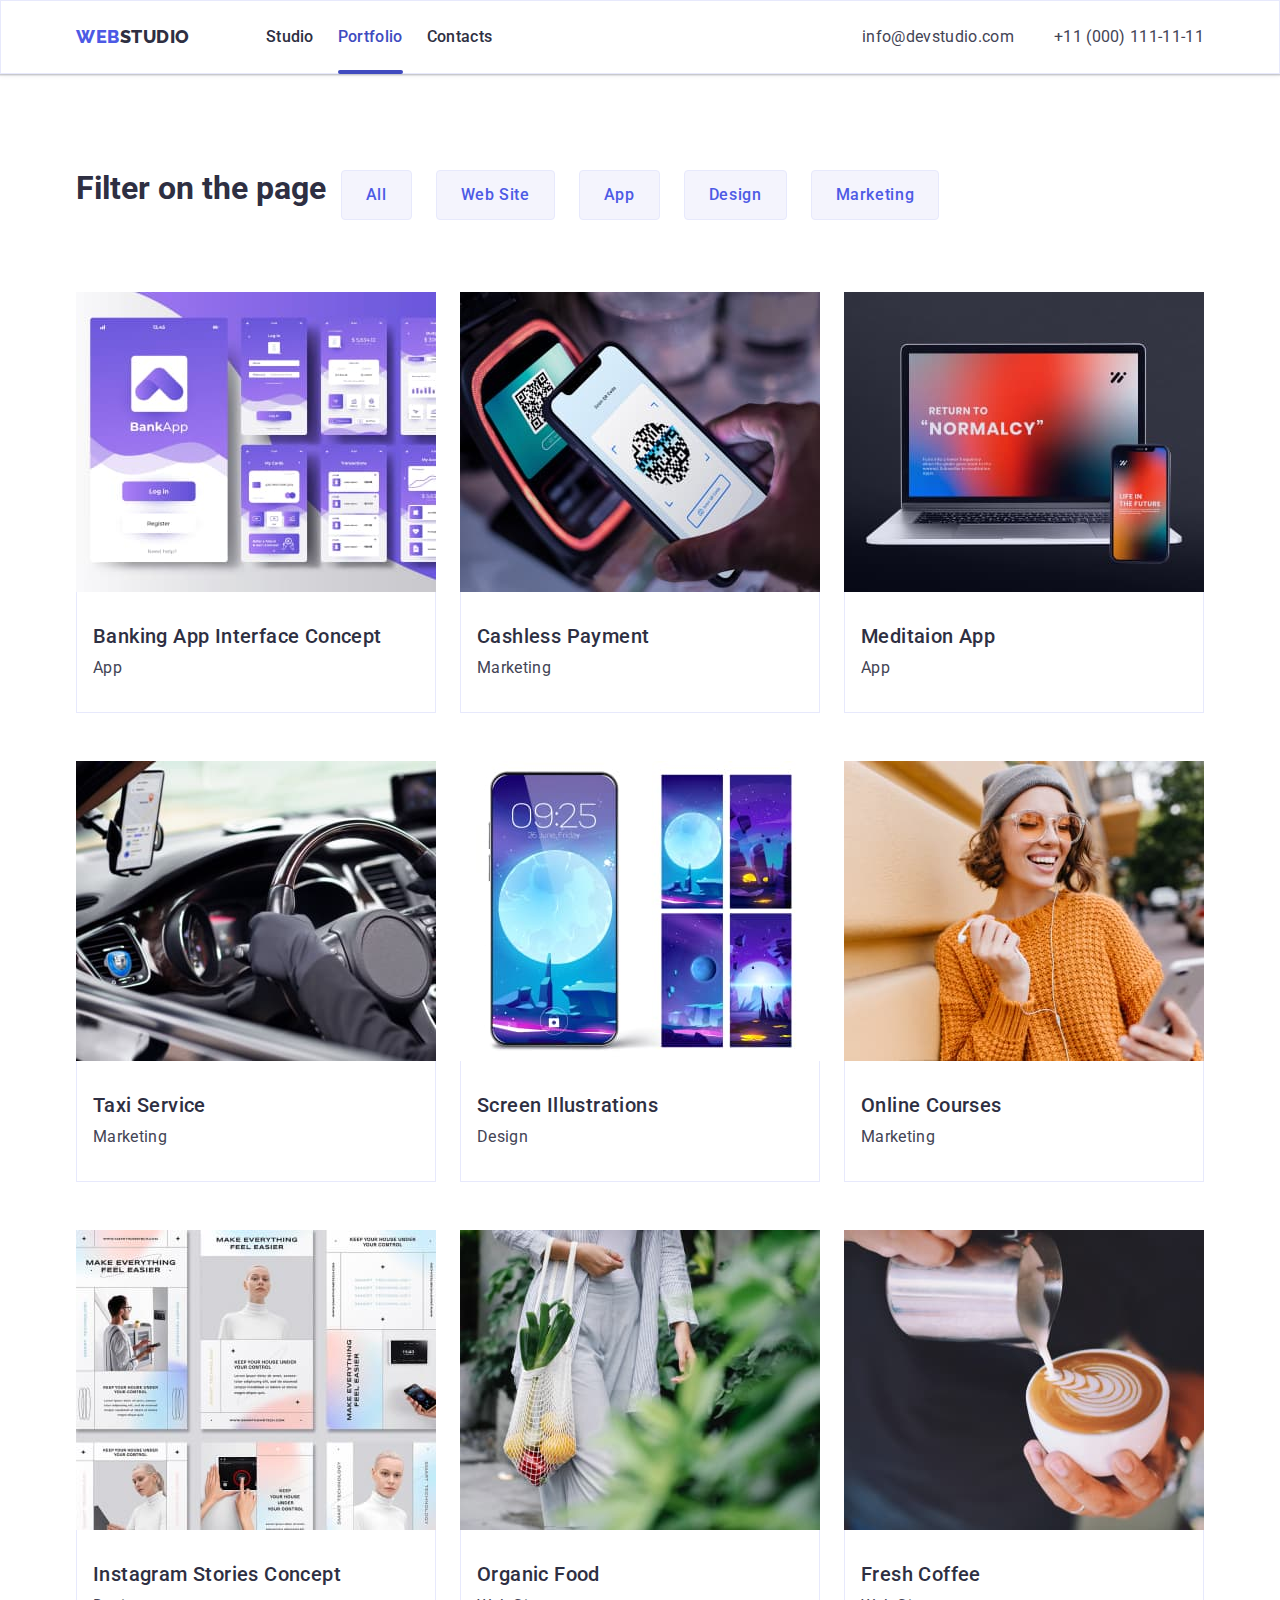
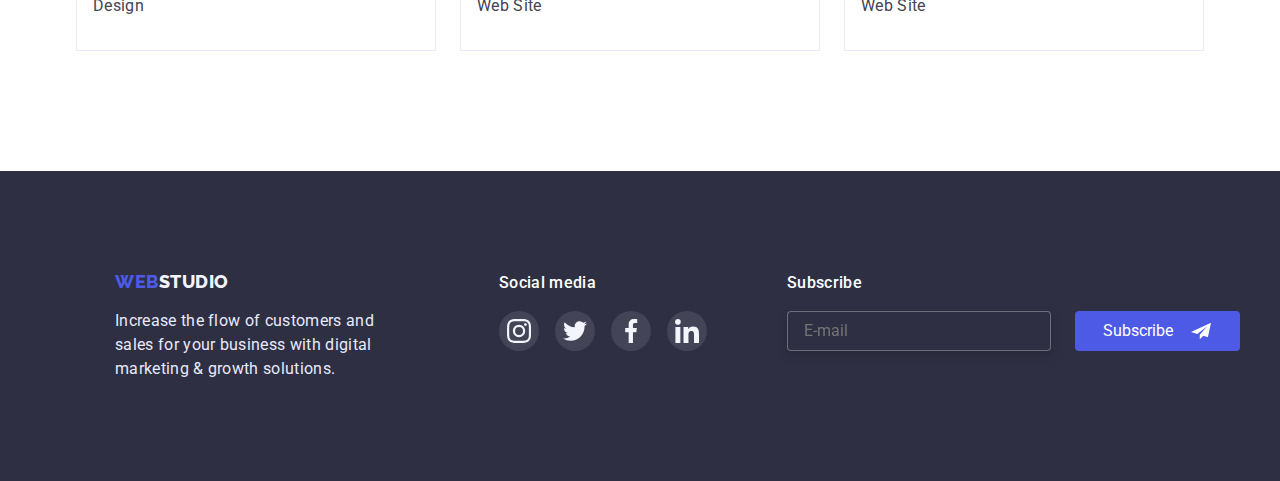
==== portfolio.html @ 0cfe2ab3 "start new project" ====
<!DOCTYPE html>
<html lang="en">
  <head>
    <meta charset="UTF-8" />
    <meta http-equiv="X-UA-Compatible" content="IE=edge" />
    <meta name="viewport" content="width=device-width, initial-scale=1.0" />
    <link rel="preconnect" href="https://fonts.googleapis.com" />
    <link rel="preconnect" href="https://fonts.gstatic.com" crossorigin />
    <link
      href="https://fonts.googleapis.com/css2?family=Raleway:wght@800&family=Roboto:wght@400;500;700;900&display=swap"
      rel="stylesheet"
    />
    <title>Portfolio</title>
    <link rel="stylesheet" href="https://cdn.jsdelivr.net/npm/modern-normalize@1.1.0/modern-normalize.min.css" />
    <link rel="stylesheet" href="./css/styles.css" />
  </head>
  <body>
    <!-- header -->
    <header class="header">
      <div class="container header-container">
        <nav class="header-nav">
          <a class="logo" href="./index.html"
            ><span class="logo-first">WEB</span><span class="logo-second">STUDIO</span></a
          >
          <ul class="header-list list">
            <li class="header-item"><a class="header-link link" href="./index.html">Studio</a></li>
            <li class="header-item"><a class="header-link current link" href="./portfolio.html">Portfolio</a></li>
            <li class="header-item"><a class="header-link link" href="">Contacts</a></li>
          </ul>
        </nav>

        <address class="header-address">
          <ul class="header-contacts list">
            <li class="contact">
              <a class="header-mail link" href="mailto:info@devstudio.com"> info@devstudio.com </a>
            </li>
            <li class="contact"><a class="header-tel link" href="tel:+110001111111">+11 (000) 111-11-11</a></li>
          </ul>
        </address>
      </div>
    </header>
    <!-- /header -->
    <main>
      <section class="main-section">
        <div class="container main-button-projects">
          <h1 class="visually-hidden">Filter on the page</h1>
          <ul class="main-section-btn">
            <li class="filter-btn"><button class="main-btn button" type="button">All</button></li>
            <li class="filter-btn"><button class="main-btn button" type="button">Web Site</button></li>
            <li class="filter-btn"><button class="main-btn button" type="button">App</button></li>
            <li class="filter-btn"><button class="main-btn button" type="button">Design</button></li>
            <li class="filter-btn"><button class="main-btn button" type="button">Marketing</button></li>
          </ul>
          <ul class="projects-list list">
            <li class="projects-item">
              <a href="#" class="projects-img link">
                <div class="projects-wraper">
                  <img src="./images/bankingapp.jpg" alt="Banking app" width="360" />
                  <p class="portfolio-overlay">
                    14 Stylish and User-Friendly App Design Concepts · Task Manager App · Calorie Tracker App · Exotic
                    Fruit Ecommerce App · Cloud Storage App
                  </p>
                </div>
                <div class="img-content">
                  <h3 class="projects-item-title">Banking App Interface Concept</h3>
                  <p class="projects-item-subscribe">App</p>
                </div>
              </a>
            </li>
            <li class="projects-item">
              <a href="#" class="projects-img link">
                <div class="projects-wraper">
                  <img src="./images/cashlesspayment.jpg" alt="Cashless payment" width="360" />
                  <p class="portfolio-overlay">
                    14 Stylish and User-Friendly App Design Concepts · Task Manager App · Calorie Tracker App · Exotic
                    Fruit Ecommerce App · Cloud Storage App
                  </p>
                </div>
                <div class="img-content">
                  <h3 class="projects-item-title">Cashless Payment</h3>
                  <p class="projects-item-subscribe">Marketing</p>
                </div>
              </a>
            </li>
            <li class="projects-item">
              <a href="#" class="projects-img link">
                <div class="projects-wraper">
                  <img src="./images/meditaionapp.jpg" alt="Meditaion App" width="360" />
                  <p class="portfolio-overlay">
                    14 Stylish and User-Friendly App Design Concepts · Task Manager App · Calorie Tracker App · Exotic
                    Fruit Ecommerce App · Cloud Storage App
                  </p>
                </div>
                <div class="img-content">
                  <h3 class="projects-item-title">Meditaion App</h3>
                  <p class="projects-item-subscribe">App</p>
                </div>
              </a>
            </li>
            <li class="projects-item">
              <a href="#" class="projects-img link">
                <div class="projects-wraper">
                  <img src="./images/taxiservice.jpg" alt="Taxi service" width="360" />
                  <p class="portfolio-overlay">
                    14 Stylish and User-Friendly App Design Concepts · Task Manager App · Calorie Tracker App · Exotic
                    Fruit Ecommerce App · Cloud Storage App
                  </p>
                </div>
                <div class="img-content">
                  <h3 class="projects-item-title">Taxi Service</h3>
                  <p class="projects-item-subscribe">Marketing</p>
                </div>
              </a>
            </li>
            <li class="projects-item">
              <a href="#" class="projects-img link">
                <div class="projects-wraper">
                  <img src="./images/screencourses.jpg" alt="Screen Illustrations" width="360" />
                  <p class="portfolio-overlay">
                    14 Stylish and User-Friendly App Design Concepts · Task Manager App · Calorie Tracker App · Exotic
                    Fruit Ecommerce App · Cloud Storage App
                  </p>
                </div>
                <div class="img-content">
                  <h3 class="projects-item-title">Screen Illustrations</h3>
                  <p class="projects-item-subscribe">Design</p>
                </div>
              </a>
            </li>
            <li class="projects-item">
              <a href="#" class="projects-img link">
                <div class="projects-wraper">
                  <img src="./images/onlinecourses.jpg" alt="Online Courses" width="360" />
                  <p class="portfolio-overlay">
                    14 Stylish and User-Friendly App Design Concepts · Task Manager App · Calorie Tracker App · Exotic
                    Fruit Ecommerce App · Cloud Storage App
                  </p>
                </div>
                <div class="img-content">
                  <h3 class="projects-item-title">Online Courses</h3>
                  <p class="projects-item-subscribe">Marketing</p>
                </div>
              </a>
            </li>
            <li class="projects-item">
              <a href="#" class="projects-img link">
                <div class="projects-wraper">
                  <img src="./images/instagramstorie.jpg" alt="Instagram Stories Concept" width="360" />
                  <p class="portfolio-overlay">
                    14 Stylish and User-Friendly App Design Concepts · Task Manager App · Calorie Tracker App · Exotic
                    Fruit Ecommerce App · Cloud Storage App
                  </p>
                </div>
                <div class="img-content">
                  <h3 class="projects-item-title">Instagram Stories Concept</h3>
                  <p class="projects-item-subscribe">Design</p>
                </div>
              </a>
            </li>
            <li class="projects-item">
              <a href="#" class="projects-img link">
                <div class="projects-wraper">
                  <img src="./images/organicfood.jpg" alt="Organic Food" width="360" />
                  <p class="portfolio-overlay">
                    14 Stylish and User-Friendly App Design Concepts · Task Manager App · Calorie Tracker App · Exotic
                    Fruit Ecommerce App · Cloud Storage App
                  </p>
                </div>
                <div class="img-content">
                  <h3 class="projects-item-title">Organic Food</h3>
                  <p class="projects-item-subscribe">Web Site</p>
                </div>
              </a>
            </li>
            <li class="projects-item">
              <a href="#" class="projects-img link">
                <div class="projects-wraper">
                  <img src="./images/freshcoffee.jpg" alt="Fresh Coffee" width="360" />
                  <p class="portfolio-overlay">
                    14 Stylish and User-Friendly App Design Concepts · Task Manager App · Calorie Tracker App · Exotic
                    Fruit Ecommerce App · Cloud Storage App
                  </p>
                </div>
                <div class="img-content">
                  <h3 class="projects-item-title">Fresh Coffee</h3>
                  <p class="projects-item-subscribe">Web Site</p>
                </div>
              </a>
            </li>
          </ul>
        </div>
      </section>
    </main>
    <!-- footer -->
    <footer class="footer">
      <div class="container footer-container">
        <div class="footer-text">
          <a class="footer-logo" href="./index.html"
            ><span class="footer-logo-first">WEB</span><span class="footer-logo-second">STUDIO</span></a
          >
          <p class="footer-subscribe">
            Increase the flow of customers and sales for your business with digital marketing & growth solutions.
          </p>
        </div>
        <div class="footer-social">
          <h3 class="footer-social-title">Social media</h3>
          <ul class="footer-social-list list">
            <li class="footer-social-item">
              <a href="" class="footer-social-link link">
                <svg class="footer-social-icon" width="24" height="24">
                  <use href="./images/icons.svg#icon-instagram"></use>
                </svg>
              </a>
            </li>
            <li class="footer-social-item">
              <a href="" class="footer-social-link link">
                <svg class="footer-social-icon" width="24" height="24">
                  <use href="./images/icons.svg#icon-twitter"></use>
                </svg>
              </a>
            </li>
            <li class="footer-social-item">
              <a href="" class="footer-social-link link">
                <svg class="footer-social-icon" width="24" height="24">
                  <use href="./images/icons.svg#icon-facebook"></use>
                </svg>
              </a>
            </li>
            <li class="footer-social-item">
              <a href="" class="footer-social-link link">
                <svg class="footer-social-icon" width="24" height="24">
                  <use href="./images/icons.svg#icon-linkedin"></use>
                </svg>
              </a>
            </li>
          </ul>
        </div>
        <form class="form-subscribe">
          <h3 class="title-subscribe">Subscribe</h3>
          <div class="form-subscribe-wrapper">
            <label class="contact-form-field" for="subscribe">
              <input type="email" class="contact-form" placeholder="E-mail" name="e-mail" required />
            </label>

            <button type="submit" class="subscribe-btn">
              Subscribe
              <svg class="subscribe-icon" width="24" height="20">
                <use href="./images/icons.svg#icon-telegram"></use>
              </svg>
            </button>
          </div>
        </form>
      </div>
    </footer>
    <!-- /footer -->
  </body>
</html>
---- css/styles.css ----
:root {
  --first-title-color: #ffffff;
  --second-title-color: #2e2f42;
  --text-first-logo-btn: #4d5ae5;
  --text-adress-color: #434455;
  --hover-focus-color: #404bbf;
  --text-subscribe-color: #434455;
  --item-title-color: #2e2f42;
  --transition-dur-func: 250ms cubic-bezier(0.4, 0, 0.2, 1);
}

body {
  font-family: 'Roboto', sans-serif;
  background-color: white;
  color: rgb(46, 47, 66, 1);
}

.container {
  width: 1158px;
  padding: 0 15px;
  margin: auto;
}

h1,
h2,
h3,
h4,
h5,
h6,
p {
  margin: 0;
  margin-bottom: 0;
}

ul,
li {
  margin: 0;
  padding: 0;
}

li {
  display: list-item;
}

img {
  display: block;
  width: 100%;
  height: 100%;
}

.list {
  list-style: none;
  text-decoration: none;
  padding: 0;
  margin: 0;
}

.link {
  text-decoration: none;
}

.button {
  display: inline-block;
  font-family: 'Roboto';
  font-style: normal;
  font-weight: 500;
  font-size: 16px;
  line-height: 1.5;
  letter-spacing: 0.04em;
  cursor: pointer;
  border-radius: 4px;
  text-align: center;
}

.header {
  display: flex;
  background-color: #ffffff;
  font-weight: 500;
  font-size: 16px;
  line-height: 1.5;
  text-decoration: none;

  box-sizing: border-box;
  align-items: center;
  border: 1px solid #e7e9fc;
  box-shadow: 0px 2px 1px rgba(46, 47, 66, 0.08), 0px 1px 1px rgba(46, 47, 66, 0.16), 0px 1px 6px rgba(46, 47, 66, 0.08);
}

.header-container {
  display: flex;
  align-items: center;
}

.header-nav {
  margin-right: 0 auto;
  display: flex;
  align-items: center;
  font-weight: 500;
  font-size: 16px;
  line-height: 1.5;
  letter-spacing: 0.02em;
  color: var(--item-title-color);
  text-decoration: none;
  width: 261px;
}

.logo {
  text-decoration: none;
  font-family: 'Raleway';
  font-style: normal;
  font-weight: 800;
  font-size: 18px;
  line-height: 1.3;
  letter-spacing: 0.03em;

  display: flex;
  align-items: center;
  letter-spacing: 0.03em;
  text-transform: uppercase;
  padding: 0;
}

.logo-first {
  color: var(--text-first-logo-btn);
}

.logo-second {
  color: var(--second-title-color);
}

.header-list {
  display: flex;
  margin-left: 76px;
  gap: 24px;
}

.header-list :not(:last-child) {
  margin-right: 0;
}

.header-link {
  position: relative;
  font-weight: 500;
  font-size: 16px;
  line-height: 1.5;
  color: #2e2f42;
  display: block;

  padding-top: 24px;
  padding-bottom: 24px;
}

.current {
  color: #404bbf;
}

.current::after {
  content: '';
  display: block;
  width: 100%;
  height: 4px;
  left: 0;
  bottom: -1px;
  position: absolute;
  background: #404bbf;
  border-radius: 2px;
}

.header-address {
  margin-left: auto;
}

.header-contacts {
  font-style: normal;
  display: flex;
}

.header-mail {
  font-weight: 400;
  font-size: 16px;
  line-height: 1.5;
  letter-spacing: 0.02em;
  color: var(--text-adress-color);
  text-decoration: none;
}

.header-tel {
  font-weight: 400;
  font-size: 16px;
  line-height: 1.5;
  letter-spacing: 0.02em;
  color: var(--text-adress-color);
  text-decoration: none;
}

.header-link:hover,
.header-link:focus,
.header-mail:hover,
.header-tel:hover,
.header-mail:focus,
.header-tel:focus {
  color: var(--hover-focus-color);
}

.header-link:active {
  color: #2e2f42;
}

.header-contacts .contact + .contact {
  margin-left: 40px;
}

.hero {
  font-weight: 400;
  font-size: 16px;
  line-height: 1.5;
  letter-spacing: 0.02em;
  color: var(--text-adress-color);

  max-width: 1440px;
  margin: auto;
  text-align: center;
  display: flex;
  padding-top: 188px;
  padding-bottom: 188px;
  background-image: url(../images/header-img.jpg);
  background-repeat: no-repeat;
  background-position: center;
  background-image: linear-gradient(rgba(46, 47, 66, 0.7), rgba(46, 47, 66, 0.7)), url(../images/header-img.jpg);
  background-size: cover;
}

.hero-conainer {
  background: #2e2f42;
  display: flex;
  flex-grow: 1;
}

.hero-title {
  text-align: center;

  font-weight: 700;
  font-size: 56px;
  line-height: 1.1;
  letter-spacing: 0.02em;
  color: #ffffff;

  margin-right: auto;
  margin-left: auto;
  margin-bottom: 48px;

  width: 496px;
  height: 120px;
}

.hero-btn {
  color: #ffffff;
  background-color: #4d5ae5;
  box-shadow: 0px 4px 4px rgba(0, 0, 0, 0.15);

  padding: 16px 32px;
  min-width: 169px;
  flex-direction: row;
  text-align: center;
  border: none;
  transition: background-color var(--transition-dur-func);
}

.hero-btn:focus,
.hero-btn:hover {
  background-color: var(--hover-focus-color);
  color: white;
}

.hero-btn:active {
  color: #2e2f42;
}

.backdrop {
  position: fixed;
  top: 0;
  left: 0;
  width: 100%;
  height: 100%;

  background-color: rgba(46, 47, 66, 0.4);
  z-index: 100;
  transition: opacity var(--transition-dur-func), visibility var(--transition-dur-func);
}

.backdrop.is-hidden {
  opacity: 0;
  visibility: hidden;
  pointer-events: none;
}

.modal {
  position: absolute;
  top: 50%;
  left: 50%;
  transform: translate(-50%, -50%);
  width: 408px;
  height: 584px;
  background-color: #fcfcfc;

  border-radius: 4px;
  transition: transform var(--transition-dur-func);
}

.modal-hero-btn {
  display: flex;
  position: absolute;
  top: 32px;
  right: 32px;
  justify-content: center;
  align-items: center;
  padding: 0;
  width: 24px;
  height: 24px;
  border-radius: 50%;
  background-color: transparent;
  color: #2e2f42;
  background: #e7e9fc;
  border: 1px solid rgba(0, 0, 0, 0.1);
  cursor: pointer;
  transition: border-color var(--transition-dur-func), background-color var(--transition-dur-func);
}

.modal-hero-btn:hover .icon-modal-btn,
.modal-hero-btn:focus .icon-modal-btn {
  fill: currentColor;
}

.modal-hero-btn:hover,
.modal-hero-btn:focus {
  border-color: #4d5ae5;
  background-color: #4d5ae5;
  color: #e7e9fc;
}

.icon-modal-btn {
  width: 8px;
  height: 8px;
}

.about {
  padding-top: 120px;
  padding-bottom: 120px;
}

.about-container {
  display: flex;
  flex-direction: column;
  align-items: flex-start;
}

.about-list {
  display: flex;
}

.about-item {
  width: 264px;
  flex-direction: column;
  align-items: flex-start;
  margin-right: 24px;
}

.about-item:nth-child(4n) {
  margin-right: 0;
}

.about-social-item {
  width: 264px;
  height: 112px;
}
.about-social-link {
  display: flex;
  justify-content: center;

  align-items: center;
  background: #f4f4fd;
  border-radius: 4px;
  margin-bottom: 8px;
  width: 264px;
  height: 112px;
}

.about-social-icon {
  width: 64px;
  height: 64px;
}

.about-item-title {
  font-weight: 500;
  font-size: 20px;
  line-height: 1.2;
  letter-spacing: 0.02em;
  color: var(--item-title-color);
  margin-bottom: 8px;
}

.about-item-subscribe {
  font-weight: 400;
  font-size: 16px;
  line-height: 1.5;
  letter-spacing: 0.02em;
  color: var(--text-subscribe-color);
}

.gallery {
  padding-top: 0;
  padding-bottom: 120px;
}

.gallery-item {
  display: flex;
  flex-direction: column;
  justify-content: center;
  align-items: center;
  background: #e5e5e5;
  gap: 24px;
  background: linear-gradient(0deg, rgba(77, 90, 229, 0.1), rgba(77, 90, 229, 0.1));
  background-blend-mode: soft-light, normal;
  border: 1px solid #e7e9fc;
}

.gallery-list {
  margin-right: 0 auto;
  display: flex;
  column-gap: 24px;
}

.gallery-title {
  margin-top: 0;
  margin-bottom: 72px;
  text-align: center;

  font-weight: 700;
  font-size: 36px;
  line-height: 1.1;
  letter-spacing: 0.02em;
  text-transform: capitalize;
  color: #2e2f42;
}

.section-team {
  background: #f4f4fd;
  display: flex;
  text-align: center;
  padding-top: 120px;
  padding-bottom: 120px;
}

.team-list {
  margin-right: 0 auto;
  display: flex;
  flex-wrap: wrap;
  column-gap: 24px;
  border-radius: 0px 0px 4px 4px;
}

.team-item {
  display: flex;
  flex-direction: column;
  justify-content: center;
  align-items: center;

  background: #ffffff;
  box-shadow: 0px 1px 6px rgba(46, 47, 66, 0.08), 0px 1px 1px rgba(46, 47, 66, 0.16), 0px 2px 1px rgba(46, 47, 66, 0.08);
  border-radius: 0px 0px 4px 4px;
}

.team-content {
  padding: 32px 16px;
  width: 100%;
}

.team-title {
  font-weight: 700;
  font-size: 36px;
  line-height: 1.1;
  letter-spacing: 0.02em;
  text-transform: capitalize;
  color: #2e2f42;
  background: #f4f4fd;
  margin-top: 0;
  text-align: center;
  margin-bottom: 72px;
}

.team-item-title {
  font-weight: 500;
  font-size: 20px;
  line-height: 1.2;
  letter-spacing: 0.02em;
  color: var(--item-title-color);
  margin-bottom: 8px;
}

.team-item-subscribe {
  font-weight: 400;
  font-size: 16px;
  line-height: 1.5;
  letter-spacing: 0.02em;
  color: var(--text-subscribe-color);
}

.team-item {
  width: calc((100% - 72px) / 4);
}

.team-social-list {
  display: flex;
  justify-content: center;
  align-items: center;
  margin-top: 8px;
  gap: 24px;
  width: 232px;
  transition: color var(--text-subscribe-color);
}

.team-social-item {
  width: 40px;
  height: 40px;
}

.team-social-link {
  display: flex;
  justify-content: center;
  align-items: center;
  width: 100%;
  height: 100%;
  border-radius: 50%;
  background-color: rgba(77, 90, 229, 1);
  transition: background-color var(--transition-dur-func);
}

.team-social-link:is(:hover, :focus) {
  background-color: #404bbf;
}

.team-social-icon {
  width: 16px;
  height: 16px;
}

.customers {
  padding-top: 130px;
  padding-bottom: 120px;
}

.customers-title {
  margin-bottom: 72px;
  text-align: center;
  font-weight: 700;
  font-size: 36px;
  line-height: 1.1;
  text-align: center;
  letter-spacing: 0.02em;
  text-transform: capitalize;
  color: #2e2f42;
}

.customers-list {
  display: flex;
  flex-direction: row;
  align-items: flex-start;
  padding: 0px;

  width: 1128px;

  column-gap: 24px;
  margin: auto;
}

.customers-item {
  display: flex;

  align-items: center;
  justify-content: center;
  width: calc((100% - 120px) / 6);
  height: 88px;
}

.customers-item-link {
  display: flex;
  justify-content: center;

  width: 100%;
  height: 100%;
  align-items: center;
  border: 1px solid #8e8f99;
  border-radius: 4px;
  color: #8e8f99;
  transition: border-color var(--transition-dur-func);
  transition: color var(--transition-dur-func);
}

.customers-item-img {
  fill: currentColor;
  transition: fill var(--transition-dur-func);
}

.customers-item-link:is(:hover, :focus) {
  border-color: #404bbf;
  color: #404bbf;
}

.main-title-hidden {
  visibility: hidden;
}

.main-section {
  padding-top: 96px;
  padding-bottom: 120px;
}

.visually-hidden {
  position: absolute;
  -moz-appearance: none;
  -webkit-appearance: none;
  appearance: none;
}

.main-button-projects .main-section-btn {
  list-style: none;
  display: flex;
  justify-content: center;
  margin-bottom: 72px;
}

.main-btn {
  display: flex;
  background: #f4f4fd;
  align-items: center;
  text-align: center;
  color: #4d5ae5;
  border: 1px solid #e7e9fc;
  padding: 12px 24px;
  border-radius: 4px;
  gap: 24px;
  transition: background-color var(--transition-dur-func), color var(--transition-dur-func),
    border-color var(--transition-dur-func);
}

.filter-btn:not(:last-child) {
  margin-right: 24px;
}

.main-btn:focus,
.main-btn:hover {
  background-color: var(--hover-focus-color);
  color: #ffffff;
  box-shadow: 0px 3px 1px rgba(0, 0, 0, 0.1), 0px 2px 1px rgba(0, 0, 0, 0.08), 0px 2px 2px rgba(0, 0, 0, 0.12);
  border-color: var(--hover-focus-color);
}

.projects-list {
  display: flex;
  flex-wrap: wrap;
  row-gap: 48px;
  column-gap: 24px;
  padding-left: 0;
  margin-right: 0;
  justify-content: center;
}

.projects-img {
  display: block;
  max-width: 100%;
}

.projects-img:is(:hover, :focus) {
  box-shadow: 0px 1px 6px rgba(46, 47, 66, 0.08), 0px 1px 1px rgba(46, 47, 66, 0.16), 0px 2px 1px rgba(46, 47, 66, 0.08);
}

.projects-item {
  width: calc((100% - 48px) / 3);
}

/* .projects-img .portfolio-overlay:hover {
  transform: translate(0, 0);
  opacity: 1;
}

.projects-img .portfolio-overlay:focus {
  transform: translate(0, 0);
  opacity: 1;
} */

.projects-wraper {
  position: relative;
  overflow: hidden;
}

.portfolio-overlay {
  display: inline-block;
  position: absolute;
  top: 0;
  left: 0;
  width: 100%;
  height: 100%;
  transform: translateY(100%);
  transition: transform var(--transition-dur-func);
  opacity: 0;
  overflow: auto;

  width: 360px;
  height: 300px;
  font-weight: 400;
  font-size: 16px;
  line-height: 1.5;
  letter-spacing: 0.02em;
  color: #f4f4fd;
  background-color: rgba(77, 90, 229, 0.8);
  justify-content: center;
  padding: 40px 32px;
}

.projects-img:hover .portfolio-overlay,
.projects-img:focus .portfolio-overlay {
  transform: translate(0, 0);
  opacity: 1;
}

.img-content {
  width: 360px;
  display: flex;
  flex-direction: column;
  align-items: flex-start;
  gap: 8px;
  padding: 32px 0;
  border: 1px solid #e7e9fc;
  border-top: none;
}

.projects-item-title {
  margin-bottom: 0;
  font-weight: 500;
  font-size: 20px;
  line-height: 1.2;
  letter-spacing: 0.02em;
  color: var(--item-title-color);
  padding: 0px 16px;
}

.projects-item-subscribe {
  font-weight: 400;
  font-size: 16px;
  line-height: 1.5;
  letter-spacing: 0.02em;
  color: var(--text-subscribe-color);
  padding: 0px 16px;
}

.footer {
  background: #2e2f42;
  padding: 100px;
}

.footer-container {
  display: flex;
}

.footer-text {
  width: 264px;
  height: 110px;
}

.footer-logo {
  width: 115px;
  height: 22px;

  font-family: 'Raleway';
  font-style: normal;
  font-weight: 800;
  font-size: 18px;
  line-height: 1.2;
  letter-spacing: 0.03em;
  text-transform: uppercase;
  text-decoration: none;
}

.footer-logo-first {
  color: var(--text-first-logo-btn);
}

.footer-logo-second {
  color: #f4f4fd;
}

.footer-subscribe {
  justify-content: flex-start;
  margin-top: 16px;
  width: 264px;
  height: 72px;
  font-weight: 400;
  font-size: 16px;
  line-height: 1.5;
  letter-spacing: 0.02em;
  color: #e7e9fc;
}

.footer-social {
  width: 208px;
  height: 80px;
  margin-left: 120px;
}

.footer-social-title {
  display: inline;

  text-align: center;

  width: 96px;
  height: 24px;

  font-weight: 500;
  font-size: 16px;
  line-height: 1.5;
  letter-spacing: 0.02em;
  color: rgba(255, 255, 255, 1);
}

.footer-social-list {
  display: flex;
  flex-direction: row;
  align-items: flex-start;
  justify-content: center;
  gap: 16px;
  width: 208px;
  height: 40px;
  margin-top: 16px;
}

.footer-social-item {
  display: flex;
  width: 40px;
  height: 40px;
}
.footer-social-link {
  display: flex;
  justify-content: center;
  align-items: center;

  width: 100%;
  height: 100%;
  border-radius: 50%;
  background: rgba(255, 255, 255, 0.1);
  transition: background-color var(--transition-dur-func);
}

.footer-social-link:is(:hover, :focus) {
  background-color: #31d0aa;
}

.footer-social-icon {
  fill: #fff;
}

.form-subscribe {
  width: 453px;
  min-height: 80px;
  background: #2e2f42;
  margin-left: 80px;
}

.title-subscribe {
  justify-content: center;
  margin-bottom: 16px;
  font-weight: 500;
  font-size: 16px;
  line-height: 1.5;
  letter-spacing: 0.02em;
  color: #ffffff;
  width: 75px;
  height: 24px;
}

.contact-form {
  width: 264px;
  height: 40px;
  border: 1px solid rgba(255, 255, 255, 0.3);
  filter: drop-shadow(0px 4px 4px rgba(0, 0, 0, 0.15));
  border-radius: 4px;
  background: #2e2f42;
  padding-left: 16px;
  color: #ffffff;
}

.form-subscribe-wrapper {
  display: flex;
  background-color: transparent;
}

.contact-form-field {
  margin-right: 24px;
}
.subscribe-btn {
  position: relative;
  display: flex;
  width: 165px;
  height: 40px;
  flex-direction: row;
  justify-content: center;
  align-items: center;
  padding: 8px 24px;
  gap: 16px;
  background: #4d5ae5;
  border-radius: 4px;
  color: #ffffff;
  border-color: #4d5ae5;
  border: none;
  transition: color var(--transition-dur-func), background-color var(--transition-dur-func),
    border-color var(--transition-dur-func);
  cursor: pointer;
}

.subscribe-btn:hover,
.subscribe-btn:focus {
  background-color: var(--hover-focus-color);
  color: white;
}

.modal-form {
  width: 360px;
  height: 336px;
  margin: 0 auto;
  padding: auto;
}

.form-title {
  font-weight: 500;
  font-size: 16px;
  line-height: 1.5;
  justify-content: center;
  text-align: center;
  letter-spacing: 0.02em;

  color: #2e2f42;
  margin-top: 72px;
  margin-left: 24px;
  margin-bottom: 16px;
  width: 360px;
  height: 24px;
}

.form-field {
  position: relative;
  content: '';
  width: 360px;
  height: 58px;
  margin-bottom: 8px;

  outline: transparent;
}

.modal-form-field {
  width: 360px;
  height: 58px;
  font-weight: 400;
  font-size: 12px;
  line-height: 1.2;
  flex-direction: column;
  letter-spacing: 0.04em;
  color: #8e8f99;
  transition: border-color var(--transition-dur-func);
  margin-bottom: 4px;
}

.name-form-field {
  margin-bottom: 4px;
  display: block;
}

.form-input {
  display: flex;
  border: 1px solid rgba(33, 33, 33, 0.2);
  border-radius: 4px;

  width: 100%;
  height: 40px;
  background: #fcfcfc;
  margin-bottom: 8px;
  padding-top: 11px;
  padding-bottom: 11px;
  padding-left: 38px;
}

.form-input:focus {
  border: 1px solid #4d5ae5;
  outline: none;
  border-radius: 4px;
  border-color: var(--hover-focus-color);
}

.icon-form-field {
  position: absolute;
  width: 22px;
  height: 24px;
  top: 66%;
  left: 5%;
  display: block;
  transform: translateY(-50%);
}

.form-input:focus + .icon-form-field {
  fill: #4d5ae5;
}

input {
  outline: none;
  border: 1.25px solid #404bbf;
}

textarea {
  resize: none;
  height: 120px;
  font-family: inherit;
  font-weight: inherit;
  font-size: 12px;
  line-height: 1.17;
  color: var(--text-first-logo-btn);
  padding: 8px 16px;
  border: 1px solid rgba(33, 33, 33, 0.2);
  border-radius: 4px;
  transition: border-color var(--transition-dur-func);
}

.form-field-comment:focus {
  border-color: #4d5ae5;
}

.form-field-comment {
  display: block;
  width: 360px;
  height: 120px;

  margin-bottom: 16px;

  font-weight: 400;

  letter-spacing: 0.04em;
  color: rgba(0, 0, 0, 1);
  outline: none;
  transition: border-color var(--transition-dur-func);
}

.form-comment {
  width: 360px;
  height: 138px;
  margin-bottom: 16px;
}

.form-field-comment::placeholder {
  color: rgba(117, 117, 117, 0.5);
  font-size: 12px;
}

.form-field-comment:focus {
  border-color: #4d5ae5;
  fill: #4d5ae5;
  outline: none;
}

.form-policy {
  display: flex;

  flex-direction: row;
  align-items: center;
  padding: 0px;
  margin-bottom: 24px;
  width: 360px;
  height: 16px;
  left: 540px;
  top: 544px;

  border-radius: 4px;
}

.modal-form-policy {
  position: relative;
  display: flex;
  font-weight: 400;
  font-size: 12px;
  line-height: 1.2;
  letter-spacing: 0.04em;
  color: rgba(117, 117, 117, 0.5);
  align-items: center;

  justify-content: center;
  background-color: transparent;
}

.modal-form-policy::before {
  content: '';
  display: inline-block;

  width: 16px;
  height: 16px;
  border: 1.25px solid #2e2f42;
  border-radius: 2px;
  cursor: pointer;
  margin-right: 8px;
}

.checkbox-policy {
  display: flex;
  width: 16px;
  height: 16px;

  border: 1.25px solid #2e2f42;
  border-radius: 2px;

  padding-left: 0;
}

.form-policy-text {
  font-weight: 400;
  font-size: 12px;
  line-height: 1.2;

  letter-spacing: 0.04em;

  color: #757575;
}

.form-link {
  font-weight: 400;
  font-size: 12px;
  line-height: 1.3;

  letter-spacing: 0.04em;
  text-decoration-line: underline;

  color: #4d5ae5;
  height: 16px;
}

.form-link-name {
  margin-left: 8px;
}

.form-link:hover,
.form-link:focus {
  color: var(--hover-focus-color);
  outline: 0;
}

.checkbox-policy:checked + .modal-form-policy::before {
  background-image: url(../images/vector.svg);
  border-color: var(--hover-focus-color);
  background-color: var(--hover-focus-color);
  background-repeat: no-repeat;
  background-position: center;
  background-size: 10px 8px;
}

.checkbox-policy:focus + .modal-form-policy::before {
  outline: none;
  border-color: #4d5ae5;
}

.submit-btn {
  display: block;
  color: #ffffff;
  background-color: #4d5ae5;
  box-shadow: 0px 4px 4px rgba(0, 0, 0, 0.15);
  border-radius: 4px;
  padding: 16px 32px;
  width: 169px;
  height: 56px;
  margin-left: auto;
  margin-right: auto;
  text-align: center;
  border: none;
  transition: background-color var(--transition-dur-func), color var(--transition-dur-func),
    border-color var(--transition-dur-func);
  cursor: pointer;
  border-color: #4d5ae5;
}

.submit-btn:hover,
.submit-btn:focus {
  background-color: var(--hover-focus-color);
  color: white;
  border-color: #4d5ae5;
  outline: none;
}
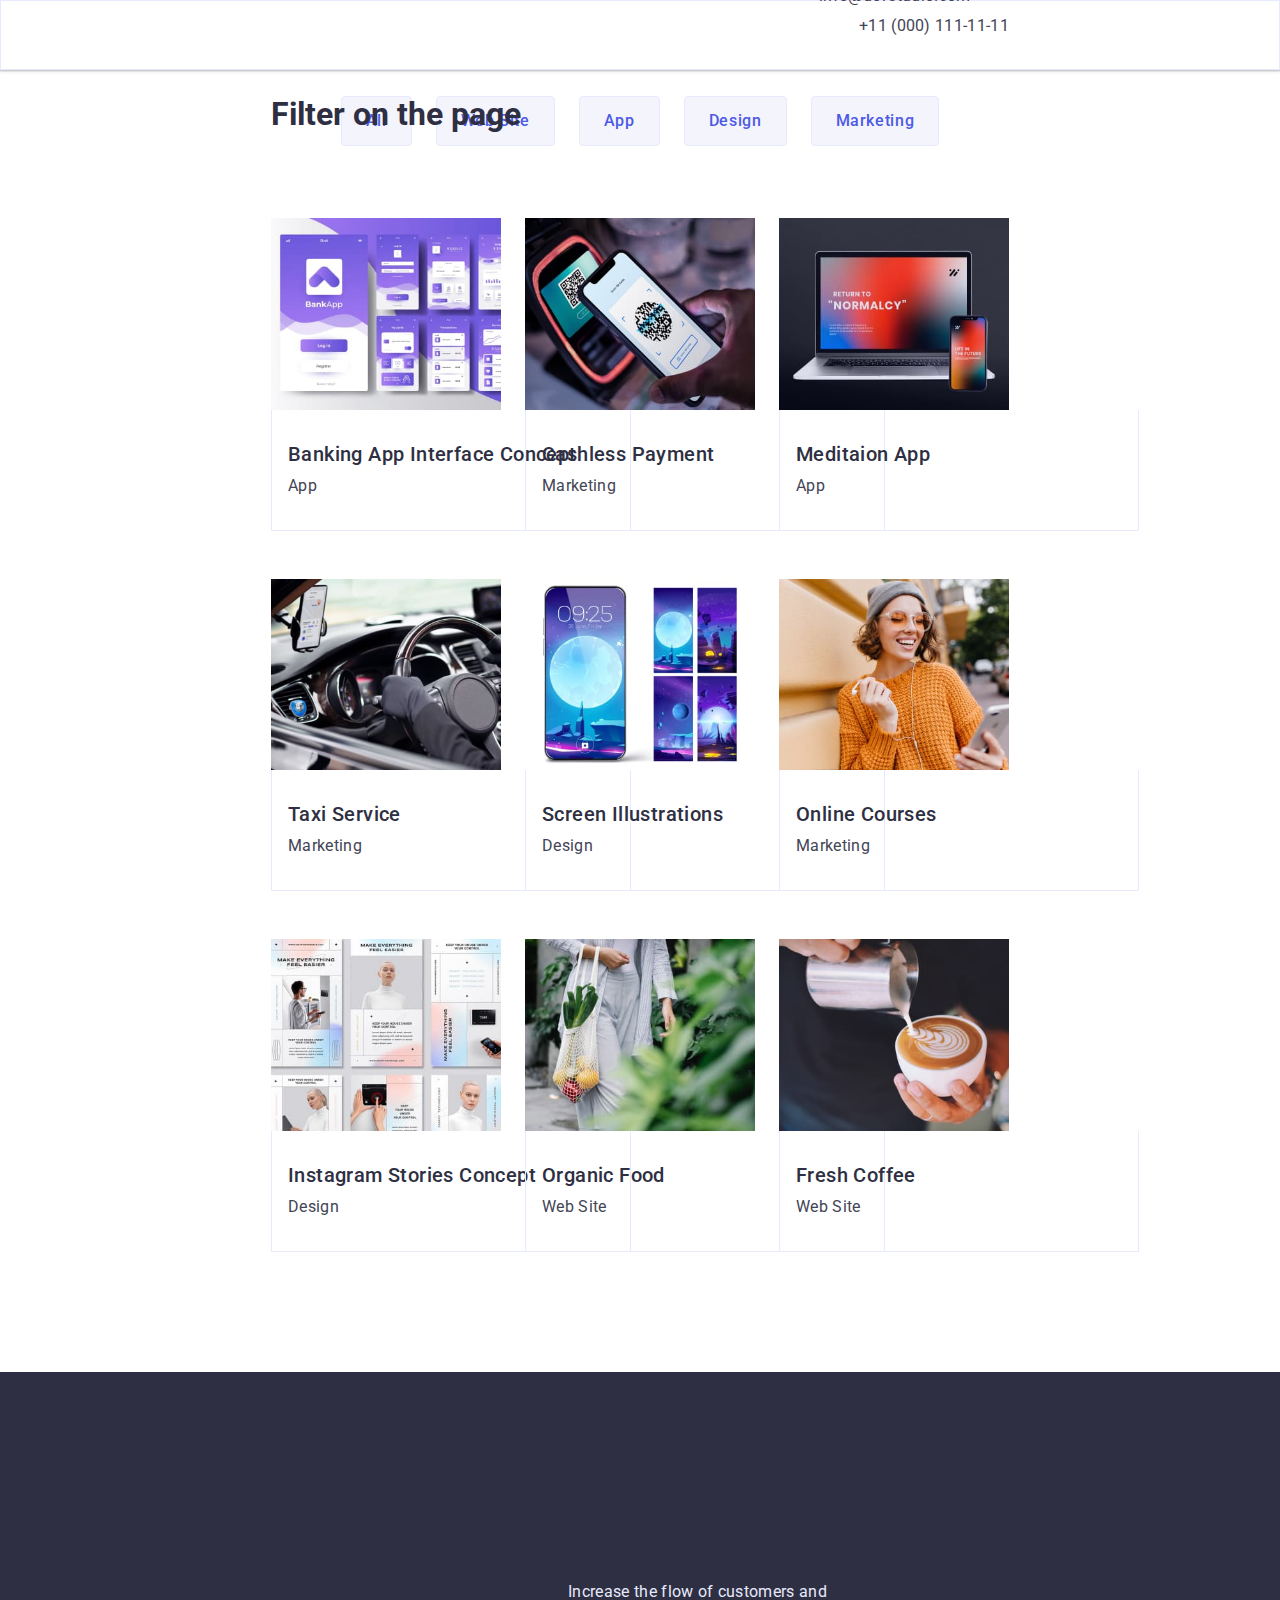
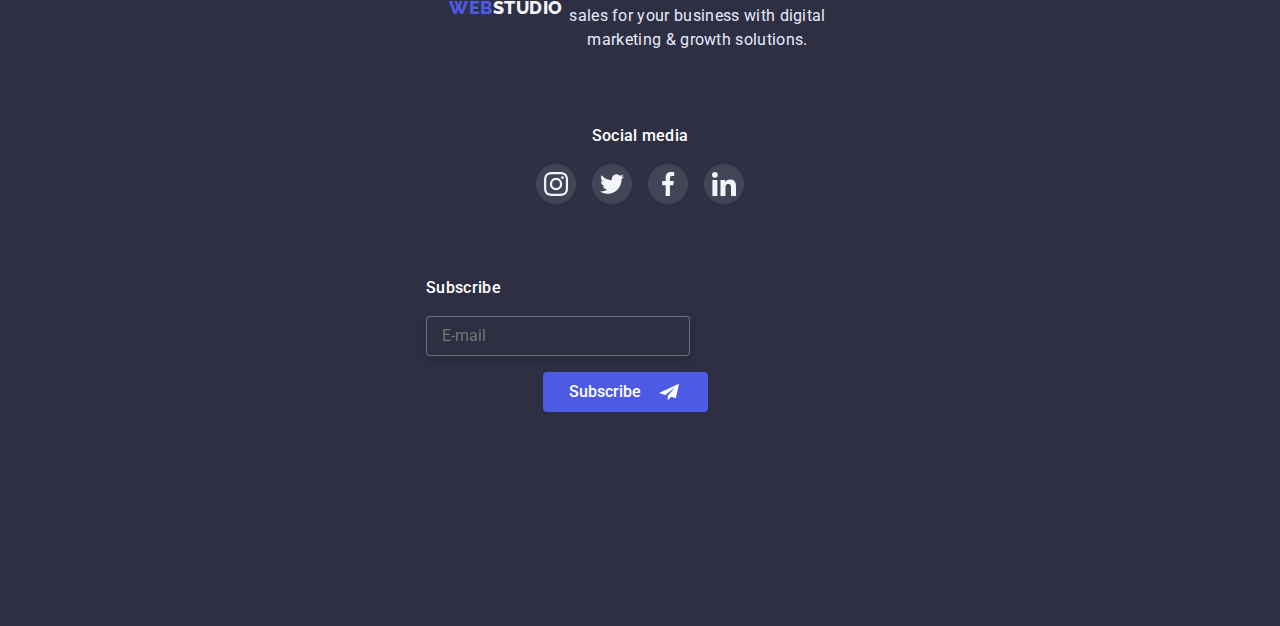
==== commit ae987463: "add foooter" ====
--- a/portfolio.html
+++ b/portfolio.html
@@ -13,6 +13,9 @@
     <title>Portfolio</title>
     <link rel="stylesheet" href="https://cdn.jsdelivr.net/npm/modern-normalize@1.1.0/modern-normalize.min.css" />
     <link rel="stylesheet" href="./css/styles.css" />
+    <link rel="stylesheet" href="./css/mobile.css" />
+    <link rel="stylesheet" href="./css/tablet.css" />
+    <link rel="stylesheet" href="./css/desktop.css" />
   </head>
   <body>
     <!-- header -->
--- a/css/styles.css
+++ b/css/styles.css
@@ -16,7 +16,8 @@
 }
 
 .container {
-  width: 1158px;
+  /* width: 1158px; */
+  width: 100%;
   padding: 0 15px;
   margin: auto;
 }
@@ -73,35 +74,34 @@
 }
 
 .header {
-  display: flex;
-  background-color: #ffffff;
+  position: relative;
+  padding-top: 16px;
+
+  padding-bottom: 14px;
+}
+
+.header-navigation {
+  display: flex;
+  align-items: center;
+  justify-content: space-between;
+}
+
+.header-nav {
+  margin-right: 0 auto;
+  display: flex;
+  align-items: center;
   font-weight: 500;
   font-size: 16px;
   line-height: 1.5;
-  text-decoration: none;
-
-  box-sizing: border-box;
-  align-items: center;
-  border: 1px solid #e7e9fc;
-  box-shadow: 0px 2px 1px rgba(46, 47, 66, 0.08), 0px 1px 1px rgba(46, 47, 66, 0.16), 0px 1px 6px rgba(46, 47, 66, 0.08);
-}
-
-.header-container {
-  display: flex;
-  align-items: center;
-}
-
-.header-nav {
-  margin-right: 0 auto;
-  display: flex;
-  align-items: center;
-  font-weight: 500;
-  font-size: 16px;
-  line-height: 1.5;
   letter-spacing: 0.02em;
   color: var(--item-title-color);
   text-decoration: none;
   width: 261px;
+  margin-bottom: 150px;
+  /* display: flex;
+  align-items: center;
+  justify-content: space-between;
+  margin-bottom: 200px; */
 }
 
 .logo {
@@ -129,25 +129,25 @@
 }
 
 .header-list {
-  display: flex;
-  margin-left: 76px;
-  gap: 24px;
-}
-
-.header-list :not(:last-child) {
-  margin-right: 0;
+  width: 151px;
+}
+
+.header-item {
+  margin-bottom: 40px;
 }
 
 .header-link {
-  position: relative;
   font-weight: 500;
   font-size: 16px;
   line-height: 1.5;
+
+  letter-spacing: 0.02em;
+  text-transform: capitalize;
+
   color: #2e2f42;
-  display: block;
-
-  padding-top: 24px;
-  padding-bottom: 24px;
+
+  /* padding-top: 24px;
+  padding-bottom: 24px; */
 }
 
 .current {
@@ -167,30 +167,32 @@
 }
 
 .header-address {
-  margin-left: auto;
+  margin-bottom: 48px;
 }
 
 .header-contacts {
   font-style: normal;
-  display: flex;
 }
 
 .header-mail {
-  font-weight: 400;
-  font-size: 16px;
-  line-height: 1.5;
-  letter-spacing: 0.02em;
-  color: var(--text-adress-color);
-  text-decoration: none;
+  font-weight: 500;
+  font-size: 20px;
+  line-height: 1.2;
+
+  letter-spacing: 0.02em;
+
+  color: #434455;
+  justify-content: end;
 }
 
 .header-tel {
-  font-weight: 400;
-  font-size: 16px;
-  line-height: 1.5;
-  letter-spacing: 0.02em;
-  color: var(--text-adress-color);
-  text-decoration: none;
+  font-weight: 500;
+  font-size: 20px;
+  line-height: 1.2;
+
+  letter-spacing: 0.02em;
+
+  color: #434455;
 }
 
 .header-link:hover,
@@ -200,29 +202,110 @@
 .header-mail:focus,
 .header-tel:focus {
   color: var(--hover-focus-color);
+  font-weight: 700;
+  font-size: 36px;
+  line-height: 40px;
 }
 
 .header-link:active {
   color: #2e2f42;
 }
 
-.header-contacts .contact + .contact {
-  margin-left: 40px;
+.header-social-list {
+  display: flex;
+  justify-content: center;
+  align-items: center;
+  margin-top: 8px;
+  gap: 56px;
+  width: 328px;
+  transition: color;
+}
+
+.header-social-item {
+  width: 40px;
+  height: 40px;
+}
+
+.header-social-link {
+  display: flex;
+  justify-content: center;
+  align-items: center;
+  width: 100%;
+  height: 100%;
+  border-radius: 50%;
+  background-color: rgba(77, 90, 229, 1);
+}
+
+.header-social-icon {
+  width: 24px;
+  height: 24px;
+}
+
+.header-social-icon {
+  fill: #fff;
+}
+
+.header-social-link:active {
+  background-color: var(--hover-focus-color);
+}
+
+.mobile-menu {
+  position: fixed;
+  z-index: 101;
+  padding: 80px 35px 40px 40px;
+  top: 0;
+  left: 0;
+  width: 100%;
+  height: 100%;
+  opacity: 0;
+  visibility: hidden;
+  pointer-events: none;
+  background-color: var(--primary-background-color);
+  transition: opacity 250ms cubic-bezier(0.4, 0, 0.2, 1), visibility 250ms cubic-bezier(0.4, 0, 0.2, 1);
+  overflow: auto;
+  display: flex;
+  flex-direction: column;
+}
+.mob-navigation-menu {
+  display: flex;
+  width: 100%;
+  height: 100%;
+  position: fixed;
+  top: 0;
+  left: 0;
+}
+
+.mobile-nav-menu {
+  display: flex;
+  align-items: center;
+}
+
+.modal-burger-btn {
+  display: block;
+  width: 40px;
+  height: 40px;
+  margin-left: auto;
+
+  position: absolute;
+  width: 32px;
+  height: 22px;
+  left: 380px;
+  top: 24px;
 }
 
 .hero {
-  font-weight: 400;
+  font-weight: 500;
   font-size: 16px;
   line-height: 1.5;
   letter-spacing: 0.02em;
   color: var(--text-adress-color);
 
   max-width: 1440px;
-  margin: auto;
-  text-align: center;
-  display: flex;
-  padding-top: 188px;
-  padding-bottom: 188px;
+  margin: 0 auto;
+  text-align: center;
+  display: flex;
+  padding-top: 112px;
+  padding-bottom: 112px;
   background-image: url(../images/header-img.jpg);
   background-repeat: no-repeat;
   background-position: center;
@@ -233,6 +316,8 @@
 .hero-conainer {
   background: #2e2f42;
   display: flex;
+  padding-left: 0;
+  padding-right: 0;
   flex-grow: 1;
 }
 
@@ -240,23 +325,24 @@
   text-align: center;
 
   font-weight: 700;
-  font-size: 56px;
+  font-size: 36px;
   line-height: 1.1;
   letter-spacing: 0.02em;
   color: #ffffff;
 
   margin-right: auto;
   margin-left: auto;
-  margin-bottom: 48px;
-
-  width: 496px;
-  height: 120px;
+  margin-bottom: 72px;
+
+  width: 320px;
+  height: 80px;
 }
 
 .hero-btn {
   color: #ffffff;
   background-color: #4d5ae5;
   box-shadow: 0px 4px 4px rgba(0, 0, 0, 0.15);
+  border-radius: 4px;
 
   padding: 16px 32px;
   min-width: 169px;
@@ -343,9 +429,62 @@
   height: 8px;
 }
 
+/*MOBILE BTN*/
+
+.menu-hamburger {
+  display: flex;
+  /* position: absolute; */
+  top: 24px;
+  right: 24px;
+  justify-content: center;
+  align-items: center;
+  padding: 0;
+  width: 24px;
+  height: 24px;
+  border-radius: 50%;
+  background-color: transparent;
+  color: #2e2f42;
+  background: #e7e9fc;
+  border: 1px solid rgba(0, 0, 0, 0.1);
+}
+
+.header-nav-wrap {
+  position: fixed;
+  display: flex;
+  background: #ffffff;
+  width: 100%;
+  height: 100%;
+
+  right: 0;
+  top: 0;
+  padding-top: 80px;
+  padding-right: 35px;
+  padding-left: 40px;
+  padding-bottom: 40px;
+  flex-direction: column;
+  z-index: 999;
+}
+
+.menu-close {
+  display: flex;
+  position: absolute;
+  top: 24px;
+  right: 24px;
+  justify-content: center;
+  align-items: center;
+  padding: 0;
+  width: 24px;
+  height: 24px;
+  border-radius: 50%;
+  background-color: transparent;
+  color: #2e2f42;
+  background: #e7e9fc;
+  border: 1px solid rgba(0, 0, 0, 0.1);
+}
+
 .about {
-  padding-top: 120px;
-  padding-bottom: 120px;
+  padding-top: 96px;
+  padding-bottom: 96px;
 }
 
 .about-container {
@@ -356,13 +495,16 @@
 
 .about-list {
   display: flex;
+  flex-wrap: wrap;
+  row-gap: 72px;
 }
 
 .about-item {
-  width: 264px;
-  flex-direction: column;
+  width: 396px;
+  height: 96px;
   align-items: flex-start;
-  margin-right: 24px;
+
+  width: calc((100% - 72px) / 2);
 }
 
 .about-item:nth-child(4n) {
@@ -391,20 +533,27 @@
 }
 
 .about-item-title {
+  font-family: 'Roboto';
+  font-style: normal;
+  font-weight: 700;
+  font-size: 36px;
+  line-height: 1.1;
+
+  text-align: center;
+
+  letter-spacing: 0.02em;
+  text-transform: capitalize;
+  color: #2e2f42;
+  margin-bottom: 8px;
+}
+
+.about-item-subscribe {
   font-weight: 500;
-  font-size: 20px;
-  line-height: 1.2;
-  letter-spacing: 0.02em;
-  color: var(--item-title-color);
-  margin-bottom: 8px;
-}
-
-.about-item-subscribe {
-  font-weight: 400;
   font-size: 16px;
   line-height: 1.5;
   letter-spacing: 0.02em;
-  color: var(--text-subscribe-color);
+
+  color: #434455;
 }
 
 .gallery {
@@ -447,15 +596,19 @@
   background: #f4f4fd;
   display: flex;
   text-align: center;
-  padding-top: 120px;
-  padding-bottom: 120px;
-}
-
+  padding-top: 96px;
+  padding-bottom: 96px;
+}
+
+.team-container {
+}
 .team-list {
   margin-right: 0 auto;
   display: flex;
   flex-wrap: wrap;
+  justify-content: center;
   column-gap: 24px;
+  row-gap: 64px;
   border-radius: 0px 0px 4px 4px;
 }
 
@@ -506,7 +659,8 @@
 }
 
 .team-item {
-  width: calc((100% - 72px) / 4);
+  width: 100%;
+  /* width: calc((100% - 72px) / 4); */
 }
 
 .team-social-list {
@@ -545,32 +699,26 @@
 }
 
 .customers {
-  padding-top: 130px;
-  padding-bottom: 120px;
+  padding-top: 96px;
+  padding-bottom: 96px;
 }
 
 .customers-title {
   margin-bottom: 72px;
-  text-align: center;
-  font-weight: 700;
-  font-size: 36px;
-  line-height: 1.1;
-  text-align: center;
-  letter-spacing: 0.02em;
-  text-transform: capitalize;
+  justify-content: center;
+  align-items: center;
+  text-align: center;
+
   color: #2e2f42;
 }
 
 .customers-list {
   display: flex;
-  flex-direction: row;
-  align-items: flex-start;
-  padding: 0px;
-
-  width: 1128px;
-
-  column-gap: 24px;
-  margin: auto;
+  flex-wrap: wrap;
+  row-gap: 72px;
+  column-gap: 16px;
+  justify-content: center;
+  align-items: center;
 }
 
 .customers-item {
@@ -578,16 +726,14 @@
 
   align-items: center;
   justify-content: center;
-  width: calc((100% - 120px) / 6);
+  /* width: calc((100% - 16px) / 2); */
+}
+
+.customers-item-link {
+  display: flex;
+  justify-content: center;
+  width: 190px;
   height: 88px;
-}
-
-.customers-item-link {
-  display: flex;
-  justify-content: center;
-
-  width: 100%;
-  height: 100%;
   align-items: center;
   border: 1px solid #8e8f99;
   border-radius: 4px;
@@ -755,22 +901,29 @@
 
 .footer {
   background: #2e2f42;
-  padding: 100px;
 }
 
 .footer-container {
-  display: flex;
+  display: block;
+  width: 428px;
+  height: 662px;
+  padding: 96px 0;
 }
 
 .footer-text {
-  width: 264px;
-  height: 110px;
+  justify-content: center;
+  align-items: center;
+  text-align: center;
+  margin-bottom: 72px;
 }
 
 .footer-logo {
   width: 115px;
   height: 22px;
-
+  display: flex;
+  align-items: center;
+  padding: 0px;
+  justify-content: center;
   font-family: 'Raleway';
   font-style: normal;
   font-weight: 800;
@@ -792,7 +945,7 @@
 .footer-subscribe {
   justify-content: flex-start;
   margin-top: 16px;
-  width: 264px;
+  width: 268px;
   height: 72px;
   font-weight: 400;
   font-size: 16px;
@@ -804,7 +957,10 @@
 .footer-social {
   width: 208px;
   height: 80px;
-  margin-left: 120px;
+  margin-left: 110px;
+  margin-right: 110px;
+  text-align: center;
+  margin-bottom: 72px;
 }
 
 .footer-social-title {
@@ -838,6 +994,7 @@
   width: 40px;
   height: 40px;
 }
+
 .footer-social-link {
   display: flex;
   justify-content: center;
@@ -859,10 +1016,10 @@
 }
 
 .form-subscribe {
-  width: 453px;
-  min-height: 80px;
+  width: 398px;
+  height: 136px;
   background: #2e2f42;
-  margin-left: 80px;
+  justify-content: center;
 }
 
 .title-subscribe {
@@ -878,42 +1035,43 @@
 }
 
 .contact-form {
-  width: 264px;
+  /* width: 264px;
   height: 40px;
   border: 1px solid rgba(255, 255, 255, 0.3);
   filter: drop-shadow(0px 4px 4px rgba(0, 0, 0, 0.15));
   border-radius: 4px;
   background: #2e2f42;
-  padding-left: 16px;
-  color: #ffffff;
+  padding-left: 15px;
+  color: #ffffff; */
 }
 
 .form-subscribe-wrapper {
-  display: flex;
+  display: block;
   background-color: transparent;
 }
 
 .contact-form-field {
   margin-right: 24px;
 }
+
 .subscribe-btn {
-  position: relative;
-  display: flex;
-  width: 165px;
+  display: flex;
+  align-items: center;
+  justify-content: center;
+  color: #ffffff;
+  background-color: #4d5ae5;
+  font-weight: 500;
+  font-size: 16px;
+  min-width: 165px;
+  margin-top: 16px;
+  margin-left: auto;
+  margin-right: auto;
   height: 40px;
-  flex-direction: row;
-  justify-content: center;
-  align-items: center;
-  padding: 8px 24px;
-  gap: 16px;
-  background: #4d5ae5;
+  line-height: 1.5;
+  border: 1px solid transparent;
   border-radius: 4px;
-  color: #ffffff;
-  border-color: #4d5ae5;
-  border: none;
-  transition: color var(--transition-dur-func), background-color var(--transition-dur-func),
-    border-color var(--transition-dur-func);
   cursor: pointer;
+  transition: box-shadow 250ms cubic-bezier(0.4, 0, 0.2, 1), background-color 250ms cubic-bezier(0.4, 0, 0.2, 1);
 }
 
 .subscribe-btn:hover,
--- a/css/mobile.css
+++ b/css/mobile.css
@@ -0,0 +1,306 @@
+@media screen and (min-width: 480px) and (max-width: 767px) {
+  .container {
+    max-width: 428px;
+  }
+
+  .header-navigation {
+    display: flex;
+    justify-content: space-between;
+    align-items: center;
+    height: 70px;
+  }
+  .menu-hamburger {
+    display: flex;
+    position: absolute;
+    top: 24px;
+    right: 24px;
+    justify-content: center;
+    align-items: center;
+    padding: 0;
+    width: 24px;
+    height: 24px;
+    border-radius: 50%;
+    background-color: transparent;
+    color: #2e2f42;
+    background: #e7e9fc;
+  }
+
+  .about-list {
+    display: flex;
+    flex-wrap: wrap;
+    /* width: calc((100% - 24px) / 2); */
+  }
+
+  .about-item {
+    flex-basis: calc((100% - 72px) / 4);
+    height: 96px;
+  }
+  .about-container {
+    justify-content: center;
+  }
+  .about-content {
+    width: 396px;
+    height: 96px;
+  }
+
+  .about-item-subscribe {
+    font-weight: 500;
+    font-size: 16px;
+    line-height: 1.5;
+
+    letter-spacing: 0.02em;
+    color: #434455;
+  }
+  .about-social-link {
+    visibility: hidden;
+  }
+
+  .hero {
+    width: 428px;
+    height: 432px;
+    background-image: url(../images/mob-1x-bg.jpg);
+    background-image: linear-gradient(rgba(46, 47, 66, 0.7), rgba(46, 47, 66, 0.7)), url(../images/mob-1x-bg.jpg);
+  }
+
+  .footer-container {
+    display: block;
+  }
+}
+
+@media (min-device-pixel-ratio: 2), (min-resolution: 192dpi), (min-resolution: 2dppx) {
+  .hero {
+    background-image: url(../images/mob-2x-bg.jpg);
+    background-image: linear-gradient(rgba(46, 47, 66, 0.7), rgba(46, 47, 66, 0.7)), url(../images/mob-2x-bg.jpg);
+  }
+}
+
+@media screen and (max-width: 767px) {
+  .is-hidden {
+    opacity: 0;
+    pointer-events: none;
+  }
+
+  .backdrop {
+    position: fixed;
+    z-index: 1;
+    top: 0;
+    left: 0;
+    width: 100%;
+    height: 100%;
+    background-color: rgba(46, 47, 66, 0.4);
+    transition: opacity var(--basic-transition);
+  }
+
+  .menu-hamburger {
+    border: none;
+    background-color: transparent;
+  }
+
+  .header-list {
+    margin-top: 56px;
+  }
+  .header-item:not(:last-child) {
+    margin-bottom: 40px;
+  }
+  .header-link {
+    font-weight: 700;
+    font-size: 36px;
+  }
+  /* .header-nav {
+    display: none;
+  } */
+  .header-list {
+    margin-top: 56px;
+  }
+  .header-tel {
+    font-weight: 700;
+    font-style: 26px;
+  }
+  .header-tel:active {
+    color: var(--hover-focus-color);
+  }
+
+  .mobile-header-btn {
+    display: flex;
+    top: 24px;
+    right: 24px;
+    justify-content: center;
+    align-items: center;
+    padding: 0;
+    width: 24px;
+    height: 24px;
+    border-radius: 50%;
+    background-color: transparent;
+    color: #2e2f42;
+    background: #e7e9fc;
+    margin-left: auto;
+  }
+  .header-address {
+    display: none;
+  }
+  .header-list {
+    display: none;
+  }
+  .header-list-mobile {
+  }
+  .is-hidden {
+    opacity: 0;
+    pointer-events: none;
+  }
+
+  .mobile {
+    position: fixed;
+    top: 0;
+    right: 0;
+    left: 0;
+    overflow-y: hidden;
+    display: flex;
+    flex-direction: column;
+    padding: 24px 24px 40px 40px;
+    width: 100%;
+    height: 100%;
+    background-color: white;
+    transition: opacity 250ms;
+  }
+  .header-item {
+    margin-bottom: 56px;
+  }
+
+  .header-item:not(:last-child) {
+    margin-bottom: 40px;
+  }
+  .header-link {
+    font-weight: 700;
+    font-size: 36px;
+  }
+  .header-link:active {
+    color: var(--hover-focus-color);
+  }
+
+  .gallery {
+    display: none;
+  }
+
+  .about-social-link {
+    display: none;
+  }
+  .team-list {
+    display: flex;
+    flex-wrap: wrap;
+    justify-content: center;
+    align-items: center;
+  }
+
+  .customers-item {
+    width: calc((100% - 32px) / 2);
+  }
+  .customers-item-img {
+    width: 110px;
+    height: 56px;
+  }
+
+  .customers-item-link {
+    width: 190px;
+    height: 88px;
+  }
+
+  .footer {
+    padding-top: 96px;
+    padding-bottom: 96px;
+    display: flex;
+  }
+
+  .footer-container {
+    display: flex;
+    flex-direction: column;
+    align-items: center;
+
+    padding-bottom: 96px;
+  }
+
+  .footer-text {
+    display: flex;
+    flex-direction: column;
+    align-items: center;
+  }
+  .footer-logo {
+    width: 115px;
+    height: 22px;
+    display: flex;
+    align-items: center;
+    padding: 0px;
+    justify-content: center;
+    font-family: 'Raleway';
+    font-style: normal;
+    font-weight: 800;
+    font-size: 18px;
+    line-height: 1.2;
+    letter-spacing: 0.03em;
+    text-transform: uppercase;
+    text-decoration: none;
+  }
+
+  .title-subscribe {
+    display: flex;
+    text-align: center;
+    font-weight: 500;
+    font-size: 16px;
+    line-height: 1.5;
+    justify-content: center;
+    letter-spacing: 0.02em;
+
+    color: #ffffff;
+
+    margin-bottom: 16px;
+  }
+
+  .contact-form {
+    padding-left: 16px;
+    width: 398px;
+    height: 40px;
+    border: 1px solid hsl(0, 0%, 30%);
+    filter: drop-shadow(0px 4px 4px rgba(0, 0, 0, 0.15));
+    border-radius: 4px;
+    background-color: #2e2f42;
+  }
+
+  .contact-form-field {
+    width: 398px;
+    height: 40px;
+
+    border: 1px solid rgba(255, 255, 255, 0.3);
+    filter: drop-shadow(0px 4px 4px rgba(0, 0, 0, 0.15));
+    border-radius: 4px;
+  }
+
+  .contact-form-field:nth-child(1) {
+    padding-top: 0;
+  }
+
+  .form-subscribe {
+    width: 398px;
+    height: 136px;
+    background: #2e2f42;
+    display: flex;
+    flex-direction: column;
+    align-items: center;
+  }
+
+  .form-subscribe-wrapper {
+    display: flex;
+    flex-direction: column;
+    align-items: center;
+  }
+
+  .subscribe-btn {
+    position: relative;
+    display: flex;
+    width: 165px;
+    height: 40px;
+    flex-direction: row;
+    justify-content: center;
+    align-items: center;
+    padding: 8px 24px;
+    gap: 16px;
+  }
+}
--- a/css/tablet.css
+++ b/css/tablet.css
@@ -0,0 +1,338 @@
+@media screen and (min-width: 767px) {
+  .container {
+    max-width: 768px;
+  }
+
+  @media screen and (min-width: 768px) {
+    .header {
+      height: 70px;
+      box-shadow: 0px 2px 1px rgba(46, 47, 66, 0.08), 0px 1px 1px rgba(46, 47, 66, 0.16),
+        0px 1px 6px rgba(46, 47, 66, 0.08);
+    }
+    .header-container {
+      display: flex;
+      justify-content: space-between;
+      padding-top: 0;
+      padding-bottom: 0;
+    }
+    .header-navigation {
+      display: flex;
+      align-items: center;
+      justify-content: space-between;
+    }
+    .hero {
+      background-image: url(../images/tb-1x-bg.jpg);
+      background-image: linear-gradient(rgba(46, 47, 66, 0.7), rgba(46, 47, 66, 0.7)), url(../images/tb-1x-bg.jpg);
+      background-repeat: no-repeat;
+      background-size: cover;
+      margin: auto;
+    }
+
+    @media (min-device-pixel-ratio: 2), (min-resolution: 192dpi), (min-resolution: 2dppx) {
+      .hero {
+        background-image: url(../images/tb-2x-bg.jpg);
+        background-image: linear-gradient(rgba(46, 47, 66, 0.7), rgba(46, 47, 66, 0.7)), url(../images/tb-2x-bg.jpg);
+      }
+    }
+    .hero {
+      width: 768px;
+      height: 436px;
+
+      background-repeat: no-repeat;
+      background-size: cover;
+      margin: auto;
+    }
+  }
+
+  .logo {
+    margin-right: 120px;
+    width: 115px;
+    height: 22px;
+    justify-content: center;
+    padding-bottom: 24px;
+  }
+
+  .nav-list {
+    position: absolute;
+    left: 50%;
+    transform: translate(-50%);
+    gap: 40px;
+  }
+
+  .header-item {
+    display: flex;
+
+    font-family: 'Roboto';
+    font-style: normal;
+    font-weight: 500;
+    font-size: 16px;
+    line-height: 1.5;
+
+    letter-spacing: 0.02em;
+    color: #2e2f42;
+    margin-bottom: 18px;
+  }
+
+  .header-list {
+    display: flex;
+    flex-direction: row;
+    align-items: flex-start;
+    padding: 0px;
+    gap: 40px;
+
+    position: absolute;
+    width: 264px;
+    /* display: flex;
+      margin-left: 76px;
+      gap: 24px; */
+  }
+
+  .header-link {
+    display: flex;
+    width: 66px;
+    height: 24px;
+
+    font-family: 'Roboto';
+    font-style: normal;
+    font-weight: 500;
+    font-size: 16px;
+    line-height: 1.5;
+
+    letter-spacing: 0.02em;
+    color: #2e2f42;
+
+    /* padding-top: 24px; */
+    padding-bottom: 24px;
+  }
+
+  .current {
+    color: #404bbf;
+  }
+
+  .current::after {
+    content: '';
+    display: block;
+    width: 48px;
+    height: 4px;
+    left: 0;
+    bottom: 1px;
+    position: absolute;
+    background: #404bbf;
+    border-radius: 2px;
+  }
+
+  .header-contacts {
+    display: flex;
+    flex-direction: column;
+    justify-content: center;
+    height: 100%;
+    flex-wrap: wrap;
+    row-gap: 6px;
+  }
+
+  .header-address {
+    font-weight: 400;
+    font-size: 12px;
+    line-height: 1.2;
+
+    letter-spacing: 0.04em;
+
+    color: #434455;
+  }
+
+  .header-tel {
+    width: 119px;
+    height: 14px;
+    font-style: normal;
+    font-weight: 400;
+    font-size: 12px;
+    line-height: 1.2;
+
+    letter-spacing: 0.04em;
+
+    color: #434455;
+  }
+
+  .header-mail {
+    width: 118px;
+    height: 14px;
+    font-style: normal;
+    font-weight: 400;
+    font-size: 12px;
+    line-height: 1.2;
+
+    letter-spacing: 0.04em;
+
+    color: #434455;
+  }
+  /* .header-navigation {
+      width: 768px;
+      height: 70px;
+    } */
+
+  .menu-close {
+    display: none;
+  }
+  .menu-hamburger {
+    display: none;
+  }
+}
+.header-social-item {
+  display: none;
+}
+
+@media (min-device-pixel-ratio: 2), (min-resolution: 192dpi), (min-resolution: 2dppx) {
+  .hero {
+    padding-top: 112px;
+    padding-bottom: 112px;
+    height: 436px;
+    background-image: url(../images/tb-2x-bg.jpg);
+    background-image: linear-gradient(rgba(46, 47, 66, 0.7), rgba(46, 47, 66, 0.7)), url(../images/tb-2x-bg.jpg);
+  }
+}
+
+.gallery {
+  display: none;
+}
+
+.about {
+  lex-direction: row;
+  flex-wrap: wrap;
+}
+.about-content {
+  width: 356px;
+  height: 120px;
+}
+
+.about-list {
+  display: flex;
+  flex-wrap: wrap;
+  /* padding-top: 96px;
+  padding-bottom: 96px; */
+}
+.about-item {
+  width: calc((100% - 48px) / 3);
+
+  margin-left: 24px;
+}
+
+.about-social-link {
+  display: none;
+}
+
+.about-item-title {
+  font-weight: 700;
+  font-size: 36px;
+  line-height: 1.1;
+  letter-spacing: 0.02em;
+  text-transform: capitalize;
+  text-align: left;
+  color: #2e2f42;
+}
+
+.about-item-subscribe {
+  width: 351px;
+  height: 72px;
+
+  font-family: 'Roboto';
+  font-style: normal;
+  font-weight: 500;
+  font-size: 16px;
+  line-height: 1.5;
+
+  letter-spacing: 0.02em;
+
+  color: #434455;
+
+  flex: none;
+  order: 1;
+  align-self: stretch;
+  flex-grow: 0;
+}
+.about-content {
+  justify-content: left;
+}
+.section-team {
+  padding-top: 96px;
+  padding-bottom: 96px;
+}
+
+.team-list {
+  display: flex;
+  flex-wrap: wrap;
+  margin-bottom: 0px;
+  gap: 24px;
+  justify-content: center;
+}
+
+.team-item {
+  width: calc((100% - 24px) / 2);
+}
+
+.team-social-list {
+  flex-direction: row;
+  justify-content: center;
+  align-items: center;
+}
+
+@media screen and (min-width: 767px) {
+  .customers-list {
+    display: flex;
+    flex-direction: row;
+    align-items: flex-start;
+    padding: 0px;
+    gap: 24px;
+
+    width: 552px;
+    height: 88px;
+
+    row-gap: 72px;
+    margin: auto;
+  }
+  .customers-item {
+    display: flex;
+
+    align-items: center;
+    justify-content: center;
+    width: calc((100% - 48px) / 3);
+  }
+
+  .customers-item-link {
+    display: flex;
+    flex-direction: row;
+    align-items: flex-start;
+    padding: 0px;
+    gap: 24px;
+
+    width: 168px;
+    height: 88px;
+
+    align-items: center;
+    border: 1px solid #8e8f99;
+    border-radius: 4px;
+    color: #8e8f99;
+    transition: border-color var(--transition-dur-func);
+    transition: color var(--transition-dur-func);
+  }
+
+  .team-social-item {
+    width: 40px;
+    height: 40px;
+  }
+}
+
+.footer {
+  padding-top: 96px;
+  padding-bottom: 96px;
+}
+
+.footer-text {
+  padding: 0;
+  display: flex;
+}
+
+.footer-container {
+  width: 565px;
+  flex-direction: row;
+  flex-wrap: wrap;
+}
--- a/css/desktop.css
+++ b/css/desktop.css
@@ -0,0 +1,459 @@
+@media screen and (min-width: 1200px) {
+  .container {
+    width: 1158px;
+    padding: 0 15px;
+    margin: 0 auto;
+  }
+
+  .header {
+    display: flex;
+    background-color: #ffffff;
+    font-weight: 500;
+    font-size: 16px;
+    line-height: 1.5;
+    text-decoration: none;
+    padding: 32px 0;
+    position: absolute;
+    top: 0;
+    left: 0;
+    width: 100%;
+
+    box-sizing: border-box;
+    align-items: center;
+    border: 1px solid #e7e9fc;
+    box-shadow: 0px 2px 1px rgba(46, 47, 66, 0.08), 0px 1px 1px rgba(46, 47, 66, 0.16),
+      0px 1px 6px rgba(46, 47, 66, 0.08);
+  }
+  .header-container {
+    display: flex;
+    align-items: center;
+    width: 1128px;
+  }
+
+  .header-list {
+    display: flex;
+    margin-left: 76px;
+    gap: 24px;
+  }
+
+  .header-link {
+    display: block;
+    font-weight: 500;
+    font-size: 16px;
+    line-height: 1.5px;
+
+    letter-spacing: 0.02em;
+    text-transform: capitalize;
+
+    color: #2e2f42;
+
+    padding-top: 24px;
+    padding-bottom: 24px;
+  }
+
+  .header-item {
+    font-family: 'Roboto';
+    font-style: normal;
+    font-weight: 500;
+    font-size: 16px;
+    line-height: 1.5;
+    letter-spacing: 0.02em;
+
+    color: #2e2f42;
+  }
+
+  .header-list :not(:last-child) {
+    margin-right: 0;
+  }
+  .current {
+    color: #404bbf;
+  }
+  .header-social-item {
+    display: none;
+  }
+  .current::after {
+    content: '';
+    display: block;
+    width: 100%;
+    height: 4px;
+    left: 0;
+    bottom: -1px;
+    position: absolute;
+    background: #404bbf;
+    border-radius: 2px;
+  }
+
+  .header-address {
+    margin-left: auto;
+  }
+
+  .header-contacts {
+    font-style: normal;
+    display: flex;
+  }
+
+  .header-mail {
+    font-weight: 400;
+    font-size: 16px;
+    line-height: 1.5;
+    letter-spacing: 0.02em;
+    color: var(--text-adress-color);
+    text-decoration: none;
+  }
+
+  .header-tel {
+    font-weight: 400;
+    font-size: 16px;
+    line-height: 1.5;
+    letter-spacing: 0.02em;
+    color: var(--text-adress-color);
+    text-decoration: none;
+  }
+  .header-link:active {
+    color: #2e2f42;
+  }
+
+  .header-contacts .contact + .contact {
+    margin-left: 40px;
+  }
+
+  .header-link:hover,
+  .header-link:focus,
+  .header-mail:hover,
+  .header-tel:hover,
+  .header-mail:focus,
+  .header-tel:focus {
+    color: var(--hover-focus-color);
+  }
+
+  .header-link:active {
+    color: #2e2f42;
+  }
+
+  .header-contacts .contact + .contact {
+    margin-left: 40px;
+  }
+
+  .header-list-mobile {
+    display: none;
+  }
+
+  @media (min-width: 1200px) {
+    .hero {
+      padding-top: 188px;
+      padding-bottom: 188px;
+      width: 1440px;
+      height: 600px;
+      margin: 0 auto;
+
+      background-image: url(../images/desk-1x-bg.jpg);
+      background-image: linear-gradient(rgba(46, 47, 66, 0.7), rgba(46, 47, 66, 0.7)), url(../images/desk-1x-bg.jpg);
+    }
+  }
+
+  @media (min-device-pixel-ratio: 2), (min-resolution: 192dpi), (min-resolution: 2dppx) {
+    .hero {
+      background-image: url(../images/desk-2x-bg.jpg);
+      background-image: linear-gradient(rgba(46, 47, 66, 0.7), rgba(46, 47, 66, 0.7)), url(../images/desk-2x-bg.jpg);
+    }
+  }
+
+  .about-item {
+    width: calc((100% - 72px) / 4);
+  }
+
+  .about-social-link {
+    visibility: visible;
+  }
+
+  .about-item-title {
+    width: 264px;
+    height: 24px;
+
+    font-family: 'Roboto';
+    font-style: normal;
+    font-weight: 500;
+    font-size: 20px;
+    line-height: 1.2;
+    letter-spacing: 0.02em;
+
+    color: #2e2f42;
+  }
+  .about-item-subscribe {
+    width: 264px;
+    height: 72px;
+
+    font-family: 'Roboto';
+    font-style: normal;
+    font-weight: 400;
+    font-size: 16px;
+    line-height: 1.5;
+
+    letter-spacing: 0.02em;
+
+    color: #434455;
+  }
+
+  .gallery,
+  .section-team,
+  .customers {
+    padding-top: 96px;
+    padding-bottom: 96px;
+  }
+
+  .team-item {
+    width: calc((100% - 72px) / 4);
+  }
+
+  .customers-item {
+    width: calc((100% - 120px) / 6);
+    height: 88px;
+  }
+  .customers-list {
+    display: flex;
+    flex-direction: row;
+    align-items: flex-start;
+    padding: 0px;
+    gap: 24px;
+
+    position: absolute;
+    width: 1128px;
+    height: 88px;
+  }
+
+  .customers-item-link {
+    display: flex;
+    justify-content: center;
+
+    width: 100%;
+    height: 100%;
+    align-items: center;
+    border: 1px solid #8e8f99;
+    border-radius: 4px;
+    color: #8e8f99;
+    transition: border-color var(--transition-dur-func);
+    transition: color var(--transition-dur-func);
+  }
+
+  .footer-container {
+    display: flex;
+  }
+  .footer {
+    background: #2e2f42;
+    padding: 96px;
+  }
+
+  .footer-subscribe {
+    width: 264px;
+    height: 72px;
+  }
+  .footer-logo {
+    width: 115px;
+    height: 22px;
+
+    font-family: 'Raleway';
+    font-style: normal;
+    font-weight: 800;
+    font-size: 18px;
+    line-height: 1.2;
+    letter-spacing: 0.03em;
+    text-transform: uppercase;
+    text-decoration: none;
+  }
+  .footer-social {
+    width: 208px;
+    height: 80px;
+    margin-left: 120px;
+  }
+  .form-subscribe-wrapper {
+    display: flex;
+    background-color: transparent;
+  }
+}
+
+@media screen and (max-width: 1198px) {
+  .hero {
+    display: flex;
+    background-position: center;
+  }
+}
+
+.footer {
+  background: #2e2f42;
+}
+
+.footer-container {
+  display: block;
+  width: 428px;
+  height: 662px;
+  padding: 96px 0;
+}
+
+.footer-text {
+  justify-content: center;
+  align-items: center;
+  text-align: center;
+  margin-bottom: 72px;
+}
+
+.footer-logo {
+  width: 115px;
+  height: 22px;
+  display: flex;
+  align-items: center;
+  padding: 0px;
+  justify-content: center;
+  font-family: 'Raleway';
+  font-style: normal;
+  font-weight: 800;
+  font-size: 18px;
+  line-height: 1.2;
+  letter-spacing: 0.03em;
+  text-transform: uppercase;
+  text-decoration: none;
+}
+
+.footer-logo-first {
+  color: var(--text-first-logo-btn);
+}
+
+.footer-logo-second {
+  color: #f4f4fd;
+}
+
+.footer-subscribe {
+  justify-content: flex-start;
+  margin-top: 16px;
+  width: 268px;
+  height: 72px;
+  font-weight: 400;
+  font-size: 16px;
+  line-height: 1.5;
+  letter-spacing: 0.02em;
+  color: #e7e9fc;
+}
+
+.footer-social {
+  width: 208px;
+  height: 80px;
+  margin-left: 110px;
+  margin-right: 110px;
+  text-align: center;
+  margin-bottom: 72px;
+}
+
+.footer-social-title {
+  display: inline;
+
+  text-align: center;
+
+  width: 96px;
+  height: 24px;
+
+  font-weight: 500;
+  font-size: 16px;
+  line-height: 1.5;
+  letter-spacing: 0.02em;
+  color: rgba(255, 255, 255, 1);
+}
+
+.footer-social-list {
+  display: flex;
+  flex-direction: row;
+  align-items: flex-start;
+  justify-content: center;
+  gap: 16px;
+  width: 208px;
+  height: 40px;
+  margin-top: 16px;
+}
+
+.footer-social-item {
+  display: flex;
+  width: 40px;
+  height: 40px;
+}
+
+.footer-social-link {
+  display: flex;
+  justify-content: center;
+  align-items: center;
+
+  width: 100%;
+  height: 100%;
+  border-radius: 50%;
+  background: rgba(255, 255, 255, 0.1);
+  transition: background-color var(--transition-dur-func);
+}
+
+.footer-social-link:is(:hover, :focus) {
+  background-color: #31d0aa;
+}
+
+.footer-social-icon {
+  fill: #fff;
+}
+
+.form-subscribe {
+  /* width: 453px;
+  min-height: 80px;
+  background: #2e2f42; */
+}
+
+.title-subscribe {
+  justify-content: center;
+  margin-bottom: 16px;
+  font-weight: 500;
+  font-size: 16px;
+  line-height: 1.5;
+  letter-spacing: 0.02em;
+  color: #ffffff;
+  width: 75px;
+  height: 24px;
+}
+
+.contact-form {
+  width: 264px;
+  height: 40px;
+  border: 1px solid rgba(255, 255, 255, 0.3);
+  filter: drop-shadow(0px 4px 4px rgba(0, 0, 0, 0.15));
+  border-radius: 4px;
+  background: #2e2f42;
+  padding-left: 15px;
+  color: #ffffff;
+}
+
+.form-subscribe-wrapper {
+  display: block;
+  background-color: transparent;
+}
+
+.contact-form-field {
+  margin-right: 24px;
+}
+
+.subscribe-btn {
+  position: relative;
+  display: flex;
+  width: 165px;
+  height: 40px;
+  flex-direction: row;
+  justify-content: center;
+  align-items: center;
+  padding: 8px 24px;
+  gap: 16px;
+  background: #4d5ae5;
+  border-radius: 4px;
+  color: #ffffff;
+  border-color: #4d5ae5;
+  border: none;
+  transition: color var(--transition-dur-func), background-color var(--transition-dur-func),
+    border-color var(--transition-dur-func);
+  cursor: pointer;
+}
+
+.subscribe-btn:hover,
+.subscribe-btn:focus {
+  background-color: var(--hover-focus-color);
+  color: white;
+}
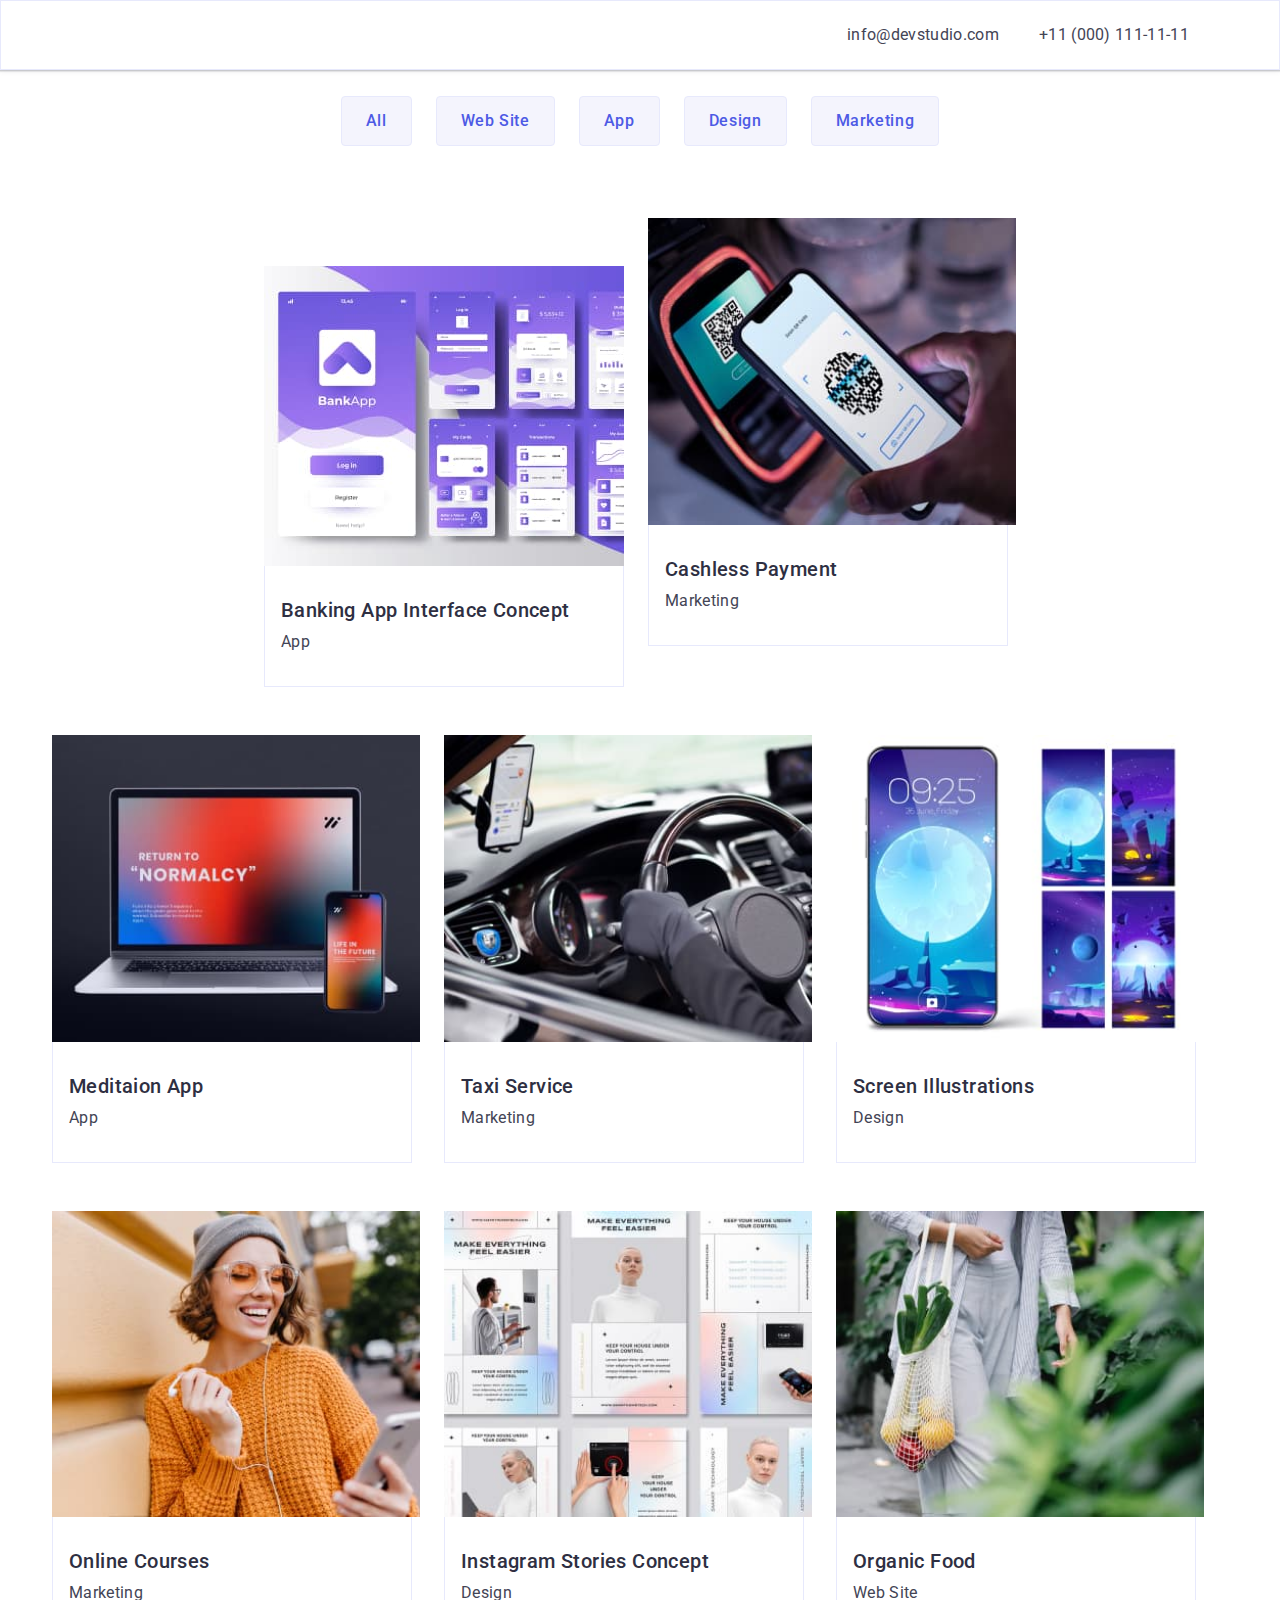
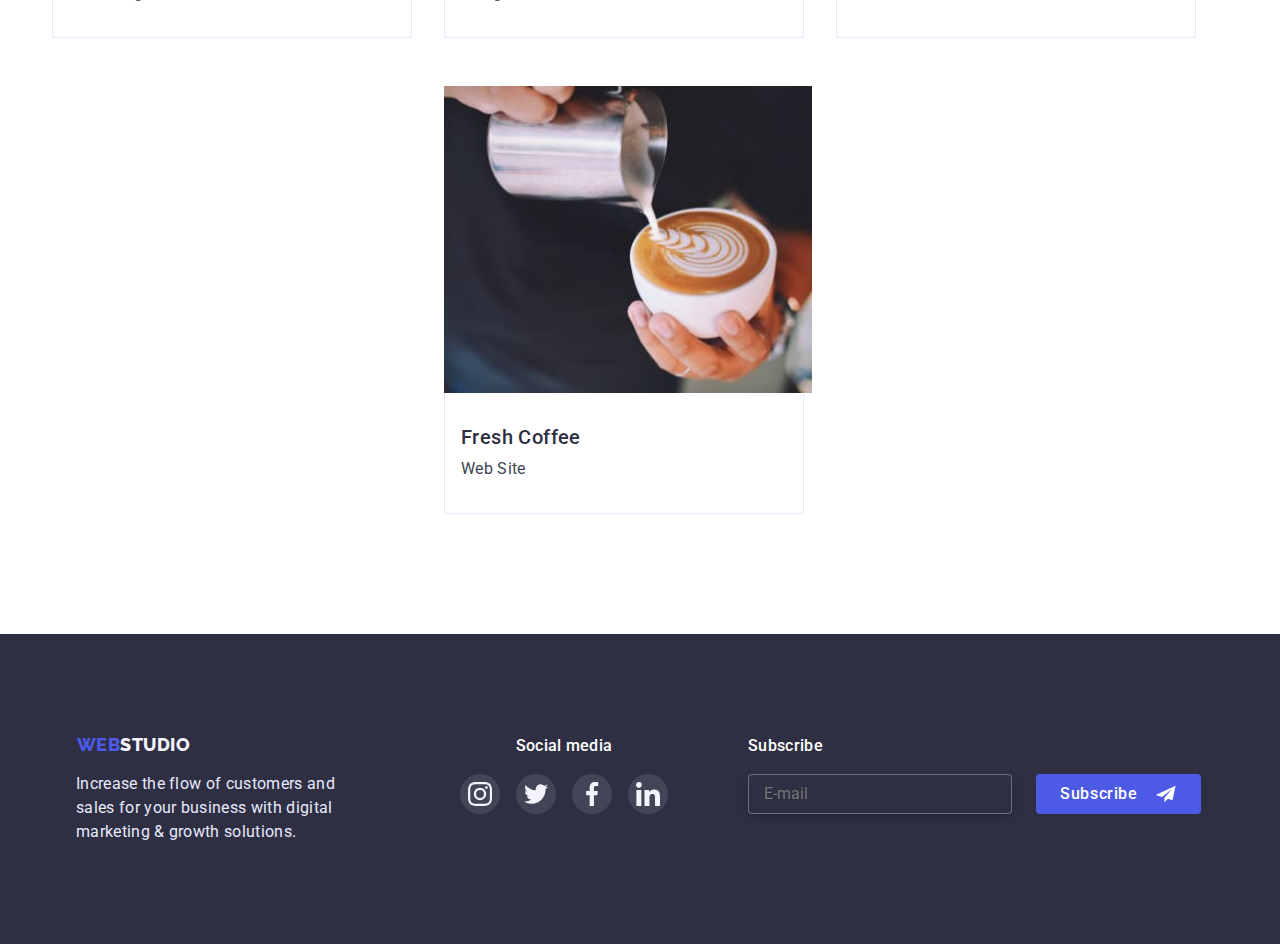
==== commit a9004bfc: "changes section about" ====
--- a/portfolio.html
+++ b/portfolio.html
@@ -46,7 +46,6 @@
     <main>
       <section class="main-section">
         <div class="container main-button-projects">
-          <h1 class="visually-hidden">Filter on the page</h1>
           <ul class="main-section-btn">
             <li class="filter-btn"><button class="main-btn button" type="button">All</button></li>
             <li class="filter-btn"><button class="main-btn button" type="button">Web Site</button></li>
@@ -55,10 +54,27 @@
             <li class="filter-btn"><button class="main-btn button" type="button">Marketing</button></li>
           </ul>
           <ul class="projects-list list">
-            <li class="projects-item">
-              <a href="#" class="projects-img link">
-                <div class="projects-wraper">
-                  <img src="./images/bankingapp.jpg" alt="Banking app" width="360" />
+            <li class="projects-item projects-card">
+              <a href="#" class="projects-img link">
+                <div class="projects-wraper">
+                  <picture>
+                    <source
+                      srcset="./images/mob-portf1-1x.jpg 1x, ./images/mob-portf1@2x.jpg 2x"
+                      media="(max-width: 767px)"
+                    />
+
+                    <source
+                      srcset="./images/mob-portf2-1x.jpg 1x, ./images/mob-portf2@2x.jpg 2x"
+                      media="(max-width: 1199px)"
+                    />
+
+                    <source
+                      srcset="./images/desk-portf1-1x.jpg 1x, ./images/desk-portf1@2x.jpg 2x"
+                      media="(min-width: 1200px)"
+                    />
+
+                    <img src="./images/bankingapp.jpg" alt="Banking app" width="360" />
+                  </picture>
                   <p class="portfolio-overlay">
                     14 Stylish and User-Friendly App Design Concepts · Task Manager App · Calorie Tracker App · Exotic
                     Fruit Ecommerce App · Cloud Storage App
--- a/css/styles.css
+++ b/css/styles.css
@@ -75,9 +75,10 @@
 
 .header {
   position: relative;
-  padding-top: 16px;
-
-  padding-bottom: 14px;
+  width: auto;
+  border-bottom: 1px solid #e7e9fc;
+  /* padding-top: 16px;
+  padding-bottom: 14px; */
 }
 
 .header-navigation {
@@ -167,7 +168,7 @@
 }
 
 .header-address {
-  margin-bottom: 48px;
+  /* margin-bottom: 48px; */
 }
 
 .header-contacts {
@@ -202,9 +203,6 @@
 .header-mail:focus,
 .header-tel:focus {
   color: var(--hover-focus-color);
-  font-weight: 700;
-  font-size: 36px;
-  line-height: 40px;
 }
 
 .header-link:active {
@@ -339,17 +337,22 @@
 }
 
 .hero-btn {
+  display: inline-block;
   color: #ffffff;
   background-color: #4d5ae5;
+  font-weight: 500;
+  font-size: 16px;
+  min-width: 169px;
+  height: 56px;
+  /* margin-top: 72px; */
+  margin-bottom: 112px;
+  line-height: 1.5;
+  border: 1px solid transparent;
+  border-radius: 4px;
+  cursor: pointer;
   box-shadow: 0px 4px 4px rgba(0, 0, 0, 0.15);
   border-radius: 4px;
-
-  padding: 16px 32px;
-  min-width: 169px;
-  flex-direction: row;
-  text-align: center;
-  border: none;
-  transition: background-color var(--transition-dur-func);
+  transition: box-shadow 250ms cubic-bezier(0.4, 0, 0.2, 1), background-color 250ms cubic-bezier(0.4, 0, 0.2, 1);
 }
 
 .hero-btn:focus,
@@ -500,7 +503,6 @@
 }
 
 .about-item {
-  width: 396px;
   height: 96px;
   align-items: flex-start;
 
@@ -554,6 +556,8 @@
   letter-spacing: 0.02em;
 
   color: #434455;
+  text-align: left;
+  margin-top: 8px;
 }
 
 .gallery {
@@ -656,11 +660,6 @@
   line-height: 1.5;
   letter-spacing: 0.02em;
   color: var(--text-subscribe-color);
-}
-
-.team-item {
-  width: 100%;
-  /* width: calc((100% - 72px) / 4); */
 }
 
 .team-social-list {
@@ -905,15 +904,15 @@
 
 .footer-container {
   display: block;
-  width: 428px;
-  height: 662px;
-  padding: 96px 0;
+  /* width: 428px;
+  height: 662px; */
+  /* padding: 96px 0; */
 }
 
 .footer-text {
   justify-content: center;
   align-items: center;
-  text-align: center;
+
   margin-bottom: 72px;
 }
 
@@ -1063,7 +1062,7 @@
   font-weight: 500;
   font-size: 16px;
   min-width: 165px;
-  margin-top: 16px;
+  /* margin-top: 16px; */
   margin-left: auto;
   margin-right: auto;
   height: 40px;
--- a/css/mobile.css
+++ b/css/mobile.css
@@ -1,4 +1,4 @@
-@media screen and (min-width: 480px) and (max-width: 767px) {
+@media screen and (min-width: 0) and (max-width: 767px) {
   .container {
     max-width: 428px;
   }
@@ -10,7 +10,7 @@
     height: 70px;
   }
   .menu-hamburger {
-    display: flex;
+    /* display: flex;
     position: absolute;
     top: 24px;
     right: 24px;
@@ -22,41 +22,72 @@
     border-radius: 50%;
     background-color: transparent;
     color: #2e2f42;
-    background: #e7e9fc;
-  }
-
+    background: #e7e9fc; */
+
+    width: 32px;
+    height: 32px;
+    border: none;
+    padding: 0;
+    background-color: transparent;
+  }
+
+  .hero-title {
+    font-family: 'Roboto';
+    font-weight: 700;
+    font-size: 36px;
+    line-height: 1.11;
+    text-align: center;
+    letter-spacing: 0.02em;
+    text-transform: capitalize;
+  }
+
+  .about {
+    padding: 96px 0;
+  }
+  .about-container {
+    width: 100%;
+    padding-left: 15px;
+    padding-right: 15px;
+    margin: 0 auto;
+  }
   .about-list {
     display: flex;
+    list-style: none;
+    display: flex;
+    flex-direction: row;
     flex-wrap: wrap;
-    /* width: calc((100% - 24px) / 2); */
-  }
-
-  .about-item {
-    flex-basis: calc((100% - 72px) / 4);
+    justify-content: space-between;
+    align-items: center;
+    column-gap: 16px;
+    /* row-gap: 72px; */
+  }
+
+  .about-item:not(:last-child) {
+    margin-bottom: 72px;
+  }
+
+  .about-list .about-item {
+    width: 100%;
+  }
+
+  .about-content {
     height: 96px;
   }
-  .about-container {
-    justify-content: center;
-  }
-  .about-content {
-    width: 396px;
-    height: 96px;
-  }
 
   .about-item-subscribe {
-    font-weight: 500;
-    font-size: 16px;
-    line-height: 1.5;
-
-    letter-spacing: 0.02em;
-    color: #434455;
+    margin-top: 8px;
+
+    margin-bottom: 72px;
   }
   .about-social-link {
     visibility: hidden;
   }
 
   .hero {
-    width: 428px;
+    text-align: center;
+    margin: auto;
+
+    /* width: 428px; */
     height: 432px;
     background-image: url(../images/mob-1x-bg.jpg);
     background-image: linear-gradient(rgba(46, 47, 66, 0.7), rgba(46, 47, 66, 0.7)), url(../images/mob-1x-bg.jpg);
@@ -184,6 +215,7 @@
   .about-social-link {
     display: none;
   }
+
   .team-list {
     display: flex;
     flex-wrap: wrap;
@@ -211,11 +243,10 @@
   }
 
   .footer-container {
-    display: flex;
-    flex-direction: column;
-    align-items: center;
-
-    padding-bottom: 96px;
+    width: 100%;
+    padding-left: 15px;
+    padding-right: 15px;
+    margin: 0 auto;
   }
 
   .footer-text {
@@ -254,23 +285,34 @@
     margin-bottom: 16px;
   }
 
+  .footer-social {
+    width: 208px;
+    margin-left: auto;
+    margin-right: auto;
+    margin-top: 72px;
+    margin-bottom: 72px;
+  }
   .contact-form {
+    /*     
+    flex-direction: column;
+    align-items: center; */
     padding-left: 16px;
-    width: 398px;
+    width: 100%;
     height: 40px;
     border: 1px solid hsl(0, 0%, 30%);
-    filter: drop-shadow(0px 4px 4px rgba(0, 0, 0, 0.15));
+    filter: drop-shadow(0px 4px 4px px rgba(0, 0, 0, 0.15));
     border-radius: 4px;
     background-color: #2e2f42;
-  }
-
-  .contact-form-field {
+    margin-bottom: 16px;
+  }
+
+  .contact-form-field label {
     width: 398px;
-    height: 40px;
-
+    text-align: center;
     border: 1px solid rgba(255, 255, 255, 0.3);
     filter: drop-shadow(0px 4px 4px rgba(0, 0, 0, 0.15));
     border-radius: 4px;
+    margin-left: 0;
   }
 
   .contact-form-field:nth-child(1) {
@@ -288,6 +330,7 @@
 
   .form-subscribe-wrapper {
     display: flex;
+
     flex-direction: column;
     align-items: center;
   }
@@ -303,4 +346,39 @@
     padding: 8px 24px;
     gap: 16px;
   }
+  .main-btn {
+    display: flex;
+    padding: 12px 24px;
+    align-items: center;
+    text-align: center;
+    background-color: #f4f4fd;
+    border: 1px solid #e7e9fc;
+    border-radius: 4px;
+    font-weight: 500;
+    font-size: 16px;
+    line-height: 1.5;
+    color: #4d5ae5;
+    cursor: pointer;
+
+    transition: border-color var(--transition-dur-func), background-color var(--transition-dur-func),
+      color var(--transition-dur-func), box-shadow var(--transition-dur-func);
+  }
+  .main-section-btn {
+    display: flex;
+    flex-wrap: wrap;
+    gap: 24px;
+    margin-top: 48px;
+    margin-bottom: 48px;
+    padding-left: 0px;
+    margin-bottom: 0px;
+  }
+  .projects-list {
+    display: block;
+    margin-top: 48px;
+  }
+
+  .projects-item {
+    margin-bottom: 48px;
+    width: calc((100% - 48px) / 3);
+  }
 }
--- a/css/tablet.css
+++ b/css/tablet.css
@@ -1,6 +1,8 @@
 @media screen and (min-width: 767px) {
   .container {
-    max-width: 768px;
+    width: 768px;
+    margin-left: auto;
+    margin-right: auto;
   }
 
   @media screen and (min-width: 768px) {
@@ -12,8 +14,9 @@
     .header-container {
       display: flex;
       justify-content: space-between;
-      padding-top: 0;
-      padding-bottom: 0;
+      align-items: center;
+      padding-top: 24px;
+      padding-bottom: 24px;
     }
     .header-navigation {
       display: flex;
@@ -42,25 +45,216 @@
       background-size: cover;
       margin: auto;
     }
-  }
-
-  .logo {
-    margin-right: 120px;
-    width: 115px;
-    height: 22px;
-    justify-content: center;
-    padding-bottom: 24px;
-  }
-
-  .nav-list {
-    position: absolute;
-    left: 50%;
-    transform: translate(-50%);
-    gap: 40px;
-  }
-
-  .header-item {
-    display: flex;
+
+    .hero-title {
+      width: 496px;
+      height: 120px;
+      font-weight: 700;
+      font-size: 56px;
+      line-height: 1.1;
+      text-align: center;
+      letter-spacing: 0.02em;
+
+      color: #ffffff;
+      margin-bottom: 40px;
+    }
+
+    .logo {
+      margin-right: 120px;
+      width: 115px;
+      height: 22px;
+      justify-content: center;
+      padding-bottom: 24px;
+    }
+
+    .nav-list {
+      position: absolute;
+      left: 50%;
+      transform: translate(-50%);
+      gap: 40px;
+    }
+
+    .header-item {
+      display: flex;
+
+      font-family: 'Roboto';
+      font-style: normal;
+      font-weight: 500;
+      font-size: 16px;
+      line-height: 1.5;
+
+      letter-spacing: 0.02em;
+      color: #2e2f42;
+      margin-bottom: 18px;
+    }
+
+    .header-list {
+      display: flex;
+      flex-direction: row;
+      align-items: flex-start;
+      padding: 0px;
+      gap: 40px;
+
+      position: absolute;
+      width: 264px;
+      /* display: flex;
+      margin-left: 76px;
+      gap: 24px; */
+    }
+
+    .header-link {
+      display: flex;
+      width: 66px;
+      height: 24px;
+
+      font-family: 'Roboto';
+      font-style: normal;
+      font-weight: 500;
+      font-size: 16px;
+      line-height: 1.5;
+
+      letter-spacing: 0.02em;
+      color: #2e2f42;
+
+      /* padding-top: 24px; */
+      padding-bottom: 24px;
+    }
+
+    .current {
+      color: #404bbf;
+    }
+
+    .current::after {
+      content: '';
+      display: block;
+      width: 48px;
+      height: 4px;
+      left: 0;
+      bottom: 1px;
+      position: absolute;
+      background: #404bbf;
+      border-radius: 2px;
+    }
+
+    .header-contacts {
+      display: flex;
+      flex-direction: column;
+      justify-content: center;
+      height: 100%;
+      flex-wrap: wrap;
+      row-gap: 6px;
+    }
+
+    .header-address {
+      font-weight: 400;
+      font-size: 12px;
+      line-height: 1.2;
+
+      letter-spacing: 0.04em;
+
+      color: #434455;
+    }
+
+    .header-tel {
+      width: 119px;
+      height: 14px;
+      font-style: normal;
+      font-weight: 400;
+      font-size: 12px;
+      line-height: 1.2;
+
+      letter-spacing: 0.04em;
+
+      color: #434455;
+    }
+
+    .header-mail {
+      width: 118px;
+      height: 14px;
+      font-style: normal;
+      font-weight: 400;
+      font-size: 12px;
+      line-height: 1.2;
+
+      letter-spacing: 0.04em;
+
+      color: #434455;
+    }
+    /* .header-navigation {
+      width: 768px;
+      height: 70px;
+    } */
+
+    .menu-close {
+      display: none;
+    }
+    .menu-hamburger {
+      display: none;
+    }
+  }
+  .header-social-item {
+    display: none;
+  }
+
+  @media (min-device-pixel-ratio: 2), (min-resolution: 192dpi), (min-resolution: 2dppx) {
+    .hero {
+      padding-top: 112px;
+      padding-bottom: 112px;
+      height: 436px;
+      background-image: url(../images/tb-2x-bg.jpg);
+      background-image: linear-gradient(rgba(46, 47, 66, 0.7), rgba(46, 47, 66, 0.7)), url(../images/tb-2x-bg.jpg);
+    }
+  }
+
+  .gallery {
+    display: none;
+  }
+
+  .about {
+    /* margin-bottom: 96px; */
+  }
+  .about-content {
+    width: 356px;
+    height: 120px;
+  }
+
+  .about .about-list {
+    display: flex;
+    flex-direction: row;
+    flex-wrap: wrap;
+    justify-content: space-between;
+    row-gap: 72px;
+    column-gap: 24px;
+  }
+  .about-list {
+    display: flex;
+    flex-wrap: wrap;
+    /* padding-top: 96px;
+  padding-bottom: 96px; */
+  }
+
+  .about-list .about-item {
+    margin: 0;
+    width: calc((100% - 24px) / 2);
+  }
+
+  .about-social-link {
+    display: none;
+  }
+
+  .about-item-title {
+    font-weight: 700;
+    font-size: 36px;
+    line-height: 1.1;
+    letter-spacing: 0.02em;
+    text-transform: capitalize;
+    text-align: left;
+    color: #2e2f42;
+  }
+
+  .about-item-subscribe {
+    width: 351px;
+    height: 72px;
 
     font-family: 'Roboto';
     font-style: normal;
@@ -69,229 +263,54 @@
     line-height: 1.5;
 
     letter-spacing: 0.02em;
-    color: #2e2f42;
-    margin-bottom: 18px;
-  }
-
-  .header-list {
-    display: flex;
-    flex-direction: row;
-    align-items: flex-start;
-    padding: 0px;
-    gap: 40px;
-
-    position: absolute;
-    width: 264px;
-    /* display: flex;
-      margin-left: 76px;
-      gap: 24px; */
-  }
-
-  .header-link {
-    display: flex;
-    width: 66px;
-    height: 24px;
-
-    font-family: 'Roboto';
-    font-style: normal;
-    font-weight: 500;
-    font-size: 16px;
-    line-height: 1.5;
-
-    letter-spacing: 0.02em;
-    color: #2e2f42;
-
-    /* padding-top: 24px; */
-    padding-bottom: 24px;
-  }
-
-  .current {
-    color: #404bbf;
-  }
-
-  .current::after {
-    content: '';
-    display: block;
-    width: 48px;
-    height: 4px;
-    left: 0;
-    bottom: 1px;
-    position: absolute;
-    background: #404bbf;
-    border-radius: 2px;
-  }
-
-  .header-contacts {
-    display: flex;
-    flex-direction: column;
+
+    color: #434455;
+
+    flex: none;
+    order: 1;
+    align-self: stretch;
+    flex-grow: 0;
+  }
+
+  .about-content {
+    justify-content: left;
+  }
+
+  .section-team {
+    padding-top: 96px;
+    padding-bottom: 96px;
+  }
+
+  .team-container .team-list {
+    display: flex;
+    flex-direction: row;
+    flex-wrap: wrap;
     justify-content: center;
-    height: 100%;
-    flex-wrap: wrap;
-    row-gap: 6px;
-  }
-
-  .header-address {
-    font-weight: 400;
-    font-size: 12px;
-    line-height: 1.2;
-
-    letter-spacing: 0.04em;
-
-    color: #434455;
-  }
-
-  .header-tel {
-    width: 119px;
-    height: 14px;
-    font-style: normal;
-    font-weight: 400;
-    font-size: 12px;
-    line-height: 1.2;
-
-    letter-spacing: 0.04em;
-
-    color: #434455;
-  }
-
-  .header-mail {
-    width: 118px;
-    height: 14px;
-    font-style: normal;
-    font-weight: 400;
-    font-size: 12px;
-    line-height: 1.2;
-
-    letter-spacing: 0.04em;
-
-    color: #434455;
-  }
-  /* .header-navigation {
-      width: 768px;
-      height: 70px;
-    } */
-
-  .menu-close {
-    display: none;
-  }
-  .menu-hamburger {
-    display: none;
-  }
-}
-.header-social-item {
-  display: none;
-}
-
-@media (min-device-pixel-ratio: 2), (min-resolution: 192dpi), (min-resolution: 2dppx) {
-  .hero {
-    padding-top: 112px;
-    padding-bottom: 112px;
-    height: 436px;
-    background-image: url(../images/tb-2x-bg.jpg);
-    background-image: linear-gradient(rgba(46, 47, 66, 0.7), rgba(46, 47, 66, 0.7)), url(../images/tb-2x-bg.jpg);
-  }
-}
-
-.gallery {
-  display: none;
-}
-
-.about {
-  lex-direction: row;
-  flex-wrap: wrap;
-}
-.about-content {
-  width: 356px;
-  height: 120px;
-}
-
-.about-list {
-  display: flex;
-  flex-wrap: wrap;
-  /* padding-top: 96px;
-  padding-bottom: 96px; */
-}
-.about-item {
-  width: calc((100% - 48px) / 3);
-
-  margin-left: 24px;
-}
-
-.about-social-link {
-  display: none;
-}
-
-.about-item-title {
-  font-weight: 700;
-  font-size: 36px;
-  line-height: 1.1;
-  letter-spacing: 0.02em;
-  text-transform: capitalize;
-  text-align: left;
-  color: #2e2f42;
-}
-
-.about-item-subscribe {
-  width: 351px;
-  height: 72px;
-
-  font-family: 'Roboto';
-  font-style: normal;
-  font-weight: 500;
-  font-size: 16px;
-  line-height: 1.5;
-
-  letter-spacing: 0.02em;
-
-  color: #434455;
-
-  flex: none;
-  order: 1;
-  align-self: stretch;
-  flex-grow: 0;
-}
-.about-content {
-  justify-content: left;
-}
-.section-team {
-  padding-top: 96px;
-  padding-bottom: 96px;
-}
-
-.team-list {
-  display: flex;
-  flex-wrap: wrap;
-  margin-bottom: 0px;
-  gap: 24px;
-  justify-content: center;
-}
-
-.team-item {
-  width: calc((100% - 24px) / 2);
-}
-
-.team-social-list {
-  flex-direction: row;
-  justify-content: center;
-  align-items: center;
-}
-
-@media screen and (min-width: 767px) {
+    column-gap: 24px;
+    row-gap: 64px;
+  }
+
+  .team-item {
+    margin: 0;
+  }
+
+  .team-social-list {
+    flex-direction: row;
+    justify-content: center;
+    align-items: center;
+  }
+
   .customers-list {
-    display: flex;
-    flex-direction: row;
-    align-items: flex-start;
-    padding: 0px;
-    gap: 24px;
-
-    width: 552px;
+    padding-left: 93px;
+    padding-right: 93px;
+    justify-content: space-between;
+    /* column-gap: 16px;
+    row-gap: 72px; */
+  }
+  .customers-item {
+    display: flex;
+    width: 168px;
     height: 88px;
-
-    row-gap: 72px;
-    margin: auto;
-  }
-  .customers-item {
-    display: flex;
-
     align-items: center;
     justify-content: center;
     width: calc((100% - 48px) / 3);
@@ -319,20 +338,124 @@
     width: 40px;
     height: 40px;
   }
-}
-
-.footer {
-  padding-top: 96px;
-  padding-bottom: 96px;
-}
-
-.footer-text {
-  padding: 0;
-  display: flex;
-}
-
-.footer-container {
+
+  /* .footer {
+    padding-top: 96px;
+    padding-bottom: 96px;
+  } */
+
+  .footer-container {
+    display: flex;
+    width: 768px;
+
+    margin-left: auto;
+    margin-right: auto;
+    /* padding-left: 36px;
+    padding-right: 36px; */
+    flex-wrap: wrap;
+
+    /* display: flex;
+  margin-left: auto;
+  margin-right: auto;
   width: 565px;
   flex-direction: row;
-  flex-wrap: wrap;
+  flex-wrap: wrap; */
+  }
+
+  .footer-text {
+    width: 264px;
+    margin-left: 93px;
+  }
+  .footer-social {
+    margin-top: 0;
+    margin-bottom: 0;
+    margin-left: 24px;
+  }
+  .footer-social-list {
+    display: flex;
+    flex-direction: row;
+    align-items: flex-start;
+    padding: 0px;
+    gap: 16px;
+    margin-top: 16px;
+    margin-bottom: 16px;
+  }
+
+  .form-subscribe {
+    /* margin-top: 16px; */
+    width: 453px;
+    column-gap: 24px;
+    margin-left: 90px;
+  }
+  .title-subscribe {
+    display: flex;
+  }
+  .form-subscribe-wrapper {
+    display: flex;
+  }
+  .contact-form {
+    width: 264px;
+    height: 40px;
+    border: 1px solid rgba(255, 255, 255, 0.3);
+    filter: drop-shadow(0px 4px 4px rgba(0, 0, 0, 0.15));
+    border-radius: 4px;
+    background: #2e2f42;
+    padding-left: 15px;
+    color: #ffffff;
+  }
+  .subscribe-btn {
+    display: flex;
+    width: 165px;
+    height: 40px;
+    flex-direction: row;
+    justify-content: center;
+    align-items: center;
+    padding: 8px 24px;
+    gap: 16px;
+    background: #4d5ae5;
+    border-radius: 4px;
+    color: #ffffff;
+    border-color: #4d5ae5;
+    border: none;
+    transition: color var(--transition-dur-func), background-color var(--transition-dur-func),
+      border-color var(--transition-dur-func);
+    cursor: pointer;
+
+    font-weight: 500;
+    font-size: 16px;
+    line-height: 24px;
+    /* identical to box height, or 150% */
+    letter-spacing: 0.04em;
+
+    color: #ffffff;
+
+    /* display: flex;
+  align-items: center;
+  justify-content: center;
+  color: #ffffff;
+  background-color: #4d5ae5;
+  font-weight: 500;
+  font-size: 16px;
+  min-width: 165px;
+  margin-top: 16px;
+  margin-left: auto;
+  margin-right: auto;
+  height: 40px;
+  line-height: 1.5;
+  border: 1px solid transparent;
+  border-radius: 4px;
+  cursor: pointer;
+  transition: box-shadow var(--transition-dur-func), background-color var(--transition-dur-func); */
+  }
+  .subscribe-btn:hover,
+  .subscribe-btn:focus {
+    background-color: var(--hover-focus-color);
+    color: white;
+  }
+
+  .main-button-projects {
+    width: 768px;
+    margin-left: auto;
+    margin-right: auto;
+  }
 }
--- a/css/desktop.css
+++ b/css/desktop.css
@@ -3,6 +3,13 @@
     width: 1158px;
     padding: 0 15px;
     margin: 0 auto;
+  }
+
+  .gallery,
+  .section-team,
+  .customers {
+    padding-top: 120px;
+    padding-bottom: 120px;
   }
 
   .header {
@@ -30,10 +37,30 @@
     width: 1128px;
   }
 
+  .logo {
+    display: flex;
+    flex-direction: row;
+    align-items: flex-start;
+    padding: 0px;
+
+    margin-right: 76px;
+
+    width: 115px;
+    height: 24px;
+  }
+
   .header-list {
     display: flex;
-    margin-left: 76px;
-    gap: 24px;
+    flex-direction: row;
+    align-items: flex-start;
+    padding: 0px;
+    gap: 40px;
+
+    position: absolute;
+    width: 261px;
+    height: 52px;
+    left: 40%;
+    transform: translate(-50%);
   }
 
   .header-link {
@@ -74,22 +101,29 @@
   .current::after {
     content: '';
     display: block;
-    width: 100%;
+    width: 48px;
     height: 4px;
     left: 0;
-    bottom: -1px;
+    bottom: -6px;
     position: absolute;
     background: #404bbf;
     border-radius: 2px;
   }
 
   .header-address {
+    display: flex;
+    font-style: normal;
     margin-left: auto;
+    justify-content: center;
+    text-align: center;
+    align-items: flex-start;
+    padding: 0px;
   }
 
   .header-contacts {
-    font-style: normal;
-    display: flex;
+    display: flex;
+    flex-direction: row;
+    flex-wrap: nowrap;
   }
 
   .header-mail {
@@ -108,9 +142,6 @@
     letter-spacing: 0.02em;
     color: var(--text-adress-color);
     text-decoration: none;
-  }
-  .header-link:active {
-    color: #2e2f42;
   }
 
   .header-contacts .contact + .contact {
@@ -124,6 +155,7 @@
   .header-mail:focus,
   .header-tel:focus {
     color: var(--hover-focus-color);
+    font-size: 16px;
   }
 
   .header-link:active {
@@ -158,12 +190,42 @@
     }
   }
 
-  .about-item {
+  .about-container {
+    display: flex;
+    width: 1128px;
+    height: 224px;
+    flex-direction: column;
+    align-items: flex-start;
+  }
+
+  .about-content {
+    width: 264px;
+    height: 72px;
+
+    font-weight: 400;
+    font-size: 16px;
+    line-height: 1.5;
+    letter-spacing: 0.02em;
+
+    color: #434455;
+  }
+
+  .about-list .about-item {
+    margin: 0;
     width: calc((100% - 72px) / 4);
+    gap: 24px;
+    align-items: flex-start;
+  }
+  /* .about-item {
+    width: calc((100% - 72px) / 4);
+  } */
+
+  .about-list {
+    display: flex;
   }
 
   .about-social-link {
-    visibility: visible;
+    display: flex;
   }
 
   .about-item-title {
@@ -194,17 +256,17 @@
     color: #434455;
   }
 
-  .gallery,
-  .section-team,
-  .customers {
-    padding-top: 96px;
-    padding-bottom: 96px;
+  .about-item:nth-child(4n) {
+    margin-right: 0;
   }
 
   .team-item {
     width: calc((100% - 72px) / 4);
   }
 
+  .customers-container {
+    width: 1200px;
+  }
   .customers-item {
     width: calc((100% - 120px) / 6);
     height: 88px;
@@ -214,10 +276,7 @@
     flex-direction: row;
     align-items: flex-start;
     padding: 0px;
-    gap: 24px;
-
-    position: absolute;
-    width: 1128px;
+
     height: 88px;
   }
 
@@ -240,7 +299,7 @@
   }
   .footer {
     background: #2e2f42;
-    padding: 96px;
+    height: 310px;
   }
 
   .footer-subscribe {
@@ -260,200 +319,227 @@
     text-transform: uppercase;
     text-decoration: none;
   }
+
+  .form-subscribe-wrapper {
+    display: flex;
+    background-color: transparent;
+  }
+}
+
+@media screen and (max-width: 1198px) {
+  .hero {
+    display: flex;
+    background-position: center;
+  }
+}
+
+.footer {
+  background: #2e2f42;
+  padding-top: 100px;
+  padding-bottom: 100px;
+}
+
+@media screen and (min-width: 1200px) {
+  .footer-container {
+    display: flex;
+    width: 1200px;
+
+    margin-left: auto;
+    margin-right: auto;
+    padding-left: 36px;
+    padding-right: 36px;
+    flex-wrap: nowrap;
+  }
+
+  .form-subscribe-wrapper {
+    display: flex;
+    margin-top: 0;
+  }
+
+  .footer-text {
+    justify-content: center;
+    align-items: center;
+    margin-left: 0;
+    margin-bottom: 0;
+  }
+
+  .footer-logo {
+    width: 115px;
+    height: 22px;
+    display: flex;
+    align-items: center;
+    padding: 0px;
+    justify-content: center;
+    font-family: 'Raleway';
+    font-style: normal;
+    font-weight: 800;
+    font-size: 18px;
+    line-height: 1.2;
+    letter-spacing: 0.03em;
+    text-transform: uppercase;
+    text-decoration: none;
+  }
+
+  .footer-logo-first {
+    color: var(--text-first-logo-btn);
+  }
+
+  .footer-logo-second {
+    color: #f4f4fd;
+  }
+
+  .footer-subscribe {
+    justify-content: flex-start;
+    margin-top: 16px;
+    width: 268px;
+    height: 72px;
+    font-weight: 400;
+    font-size: 16px;
+    line-height: 1.5;
+    letter-spacing: 0.02em;
+    color: #e7e9fc;
+  }
+
   .footer-social {
     width: 208px;
     height: 80px;
     margin-left: 120px;
-  }
-  .form-subscribe-wrapper {
-    display: flex;
-    background-color: transparent;
+    margin-right: 80px;
+    text-align: center;
+  }
+
+  .footer-social-title {
+    display: inline;
+
+    text-align: center;
+
+    width: 96px;
+    height: 24px;
+
+    font-weight: 500;
+    font-size: 16px;
+    line-height: 1.5;
+    letter-spacing: 0.02em;
+    color: rgba(255, 255, 255, 1);
+  }
+
+  .footer-social-list {
+    display: flex;
+    flex-direction: row;
+    align-items: flex-start;
+    justify-content: center;
+    gap: 16px;
+    width: 208px;
+    height: 40px;
+    margin-top: 16px;
+  }
+
+  .footer-social-item {
+    display: flex;
+    width: 40px;
+    height: 40px;
+  }
+
+  .footer-social-link {
+    display: flex;
+    justify-content: center;
+    align-items: center;
+
+    width: 100%;
+    height: 100%;
+    border-radius: 50%;
+    background: rgba(255, 255, 255, 0.1);
+    transition: background-color var(--transition-dur-func);
+  }
+
+  .footer-social-link:is(:hover, :focus) {
+    background-color: #31d0aa;
+  }
+
+  .footer-social-icon {
+    fill: #fff;
+  }
+
+  .form-subscribe {
+    margin-left: 0;
+  }
+
+  .title-subscribe {
+    justify-content: center;
+    margin-bottom: 16px;
+    font-weight: 500;
+    font-size: 16px;
+    line-height: 1.5;
+    letter-spacing: 0.02em;
+    color: #ffffff;
+    width: 75px;
+    height: 24px;
+  }
+
+  .contact-form {
+    width: 264px;
+    height: 40px;
+    border: 1px solid rgba(255, 255, 255, 0.3);
+    filter: drop-shadow(0px 4px 4px rgba(0, 0, 0, 0.15));
+    border-radius: 4px;
+    background: #2e2f42;
+    padding-left: 15px;
+    color: #ffffff;
+  }
+
+  .contact-form-field {
+    margin-right: 24px;
+  }
+
+  .subscribe-btn {
+    position: relative;
+    display: flex;
+    width: 165px;
+    height: 40px;
+    flex-direction: row;
+    justify-content: center;
+    align-items: center;
+    padding: 8px 24px;
+    gap: 16px;
+    background: #4d5ae5;
+    border-radius: 4px;
+    color: #ffffff;
+    border-color: #4d5ae5;
+    border: none;
+    transition: color var(--transition-dur-func), background-color var(--transition-dur-func),
+      border-color var(--transition-dur-func);
+    cursor: pointer;
+  }
+
+  .subscribe-btn:hover,
+  .subscribe-btn:focus {
+    background-color: var(--hover-focus-color);
+    color: white;
+  }
+
+  .projects-wraper {
+    position: relative;
+    overflow: hidden;
+  }
+  .projects-list {
+    padding: 0;
+    margin: 0;
+    display: flex;
+    flex-wrap: wrap;
+    margin-left: calc(-1 * 24px);
+  }
+
+  .projects-list .projects-card {
+    flex-basis: calc(100% / 3 - 24px);
+    margin-top: calc(2 * 24px);
+    margin-left: 24px;
+  }
+
+  .img-content {
+    padding-top: 32px;
+    padding-bottom: 32px;
+    border-left: 1px solid #e7e9fc;
+    border-right: 1px solid #e7e9fc;
+    border-bottom: 1px solid #e7e9fc;
   }
 }
-
-@media screen and (max-width: 1198px) {
-  .hero {
-    display: flex;
-    background-position: center;
-  }
-}
-
-.footer {
-  background: #2e2f42;
-}
-
-.footer-container {
-  display: block;
-  width: 428px;
-  height: 662px;
-  padding: 96px 0;
-}
-
-.footer-text {
-  justify-content: center;
-  align-items: center;
-  text-align: center;
-  margin-bottom: 72px;
-}
-
-.footer-logo {
-  width: 115px;
-  height: 22px;
-  display: flex;
-  align-items: center;
-  padding: 0px;
-  justify-content: center;
-  font-family: 'Raleway';
-  font-style: normal;
-  font-weight: 800;
-  font-size: 18px;
-  line-height: 1.2;
-  letter-spacing: 0.03em;
-  text-transform: uppercase;
-  text-decoration: none;
-}
-
-.footer-logo-first {
-  color: var(--text-first-logo-btn);
-}
-
-.footer-logo-second {
-  color: #f4f4fd;
-}
-
-.footer-subscribe {
-  justify-content: flex-start;
-  margin-top: 16px;
-  width: 268px;
-  height: 72px;
-  font-weight: 400;
-  font-size: 16px;
-  line-height: 1.5;
-  letter-spacing: 0.02em;
-  color: #e7e9fc;
-}
-
-.footer-social {
-  width: 208px;
-  height: 80px;
-  margin-left: 110px;
-  margin-right: 110px;
-  text-align: center;
-  margin-bottom: 72px;
-}
-
-.footer-social-title {
-  display: inline;
-
-  text-align: center;
-
-  width: 96px;
-  height: 24px;
-
-  font-weight: 500;
-  font-size: 16px;
-  line-height: 1.5;
-  letter-spacing: 0.02em;
-  color: rgba(255, 255, 255, 1);
-}
-
-.footer-social-list {
-  display: flex;
-  flex-direction: row;
-  align-items: flex-start;
-  justify-content: center;
-  gap: 16px;
-  width: 208px;
-  height: 40px;
-  margin-top: 16px;
-}
-
-.footer-social-item {
-  display: flex;
-  width: 40px;
-  height: 40px;
-}
-
-.footer-social-link {
-  display: flex;
-  justify-content: center;
-  align-items: center;
-
-  width: 100%;
-  height: 100%;
-  border-radius: 50%;
-  background: rgba(255, 255, 255, 0.1);
-  transition: background-color var(--transition-dur-func);
-}
-
-.footer-social-link:is(:hover, :focus) {
-  background-color: #31d0aa;
-}
-
-.footer-social-icon {
-  fill: #fff;
-}
-
-.form-subscribe {
-  /* width: 453px;
-  min-height: 80px;
-  background: #2e2f42; */
-}
-
-.title-subscribe {
-  justify-content: center;
-  margin-bottom: 16px;
-  font-weight: 500;
-  font-size: 16px;
-  line-height: 1.5;
-  letter-spacing: 0.02em;
-  color: #ffffff;
-  width: 75px;
-  height: 24px;
-}
-
-.contact-form {
-  width: 264px;
-  height: 40px;
-  border: 1px solid rgba(255, 255, 255, 0.3);
-  filter: drop-shadow(0px 4px 4px rgba(0, 0, 0, 0.15));
-  border-radius: 4px;
-  background: #2e2f42;
-  padding-left: 15px;
-  color: #ffffff;
-}
-
-.form-subscribe-wrapper {
-  display: block;
-  background-color: transparent;
-}
-
-.contact-form-field {
-  margin-right: 24px;
-}
-
-.subscribe-btn {
-  position: relative;
-  display: flex;
-  width: 165px;
-  height: 40px;
-  flex-direction: row;
-  justify-content: center;
-  align-items: center;
-  padding: 8px 24px;
-  gap: 16px;
-  background: #4d5ae5;
-  border-radius: 4px;
-  color: #ffffff;
-  border-color: #4d5ae5;
-  border: none;
-  transition: color var(--transition-dur-func), background-color var(--transition-dur-func),
-    border-color var(--transition-dur-func);
-  cursor: pointer;
-}
-
-.subscribe-btn:hover,
-.subscribe-btn:focus {
-  background-color: var(--hover-focus-color);
-  color: white;
-}
